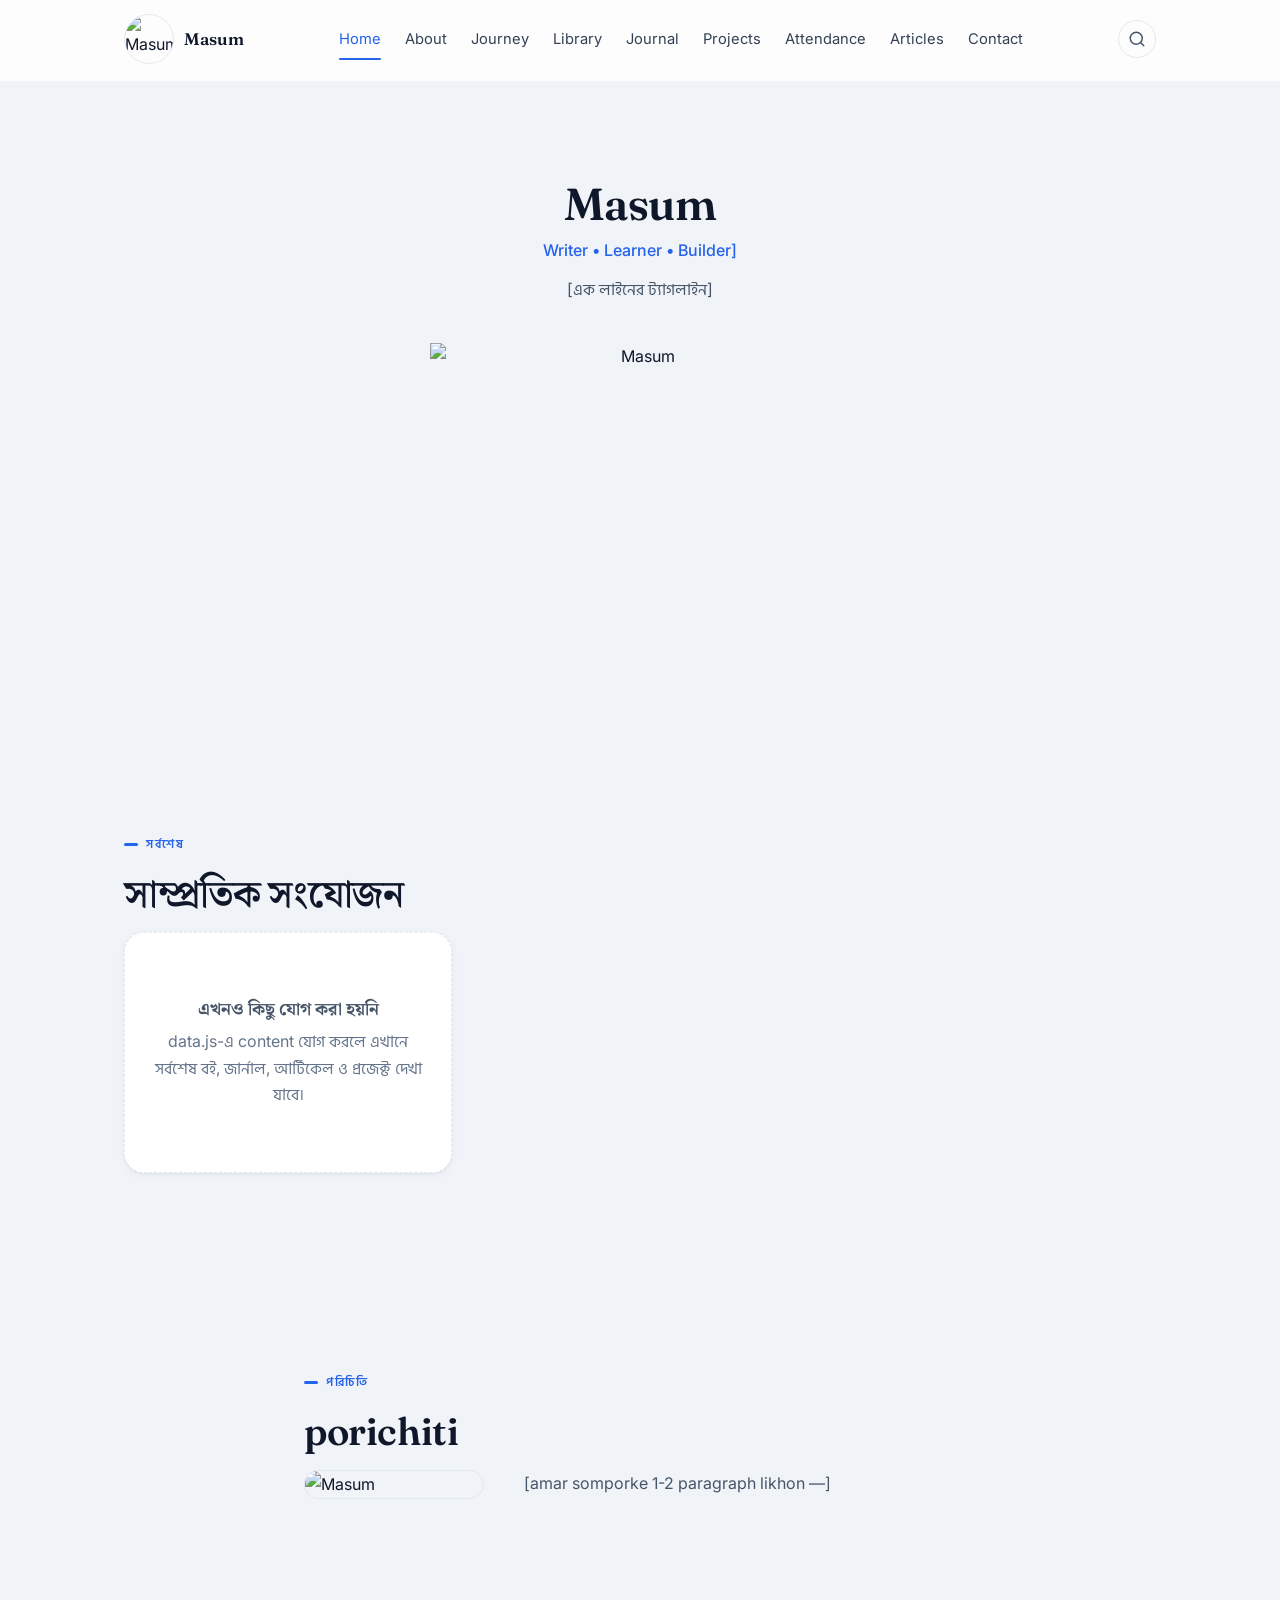
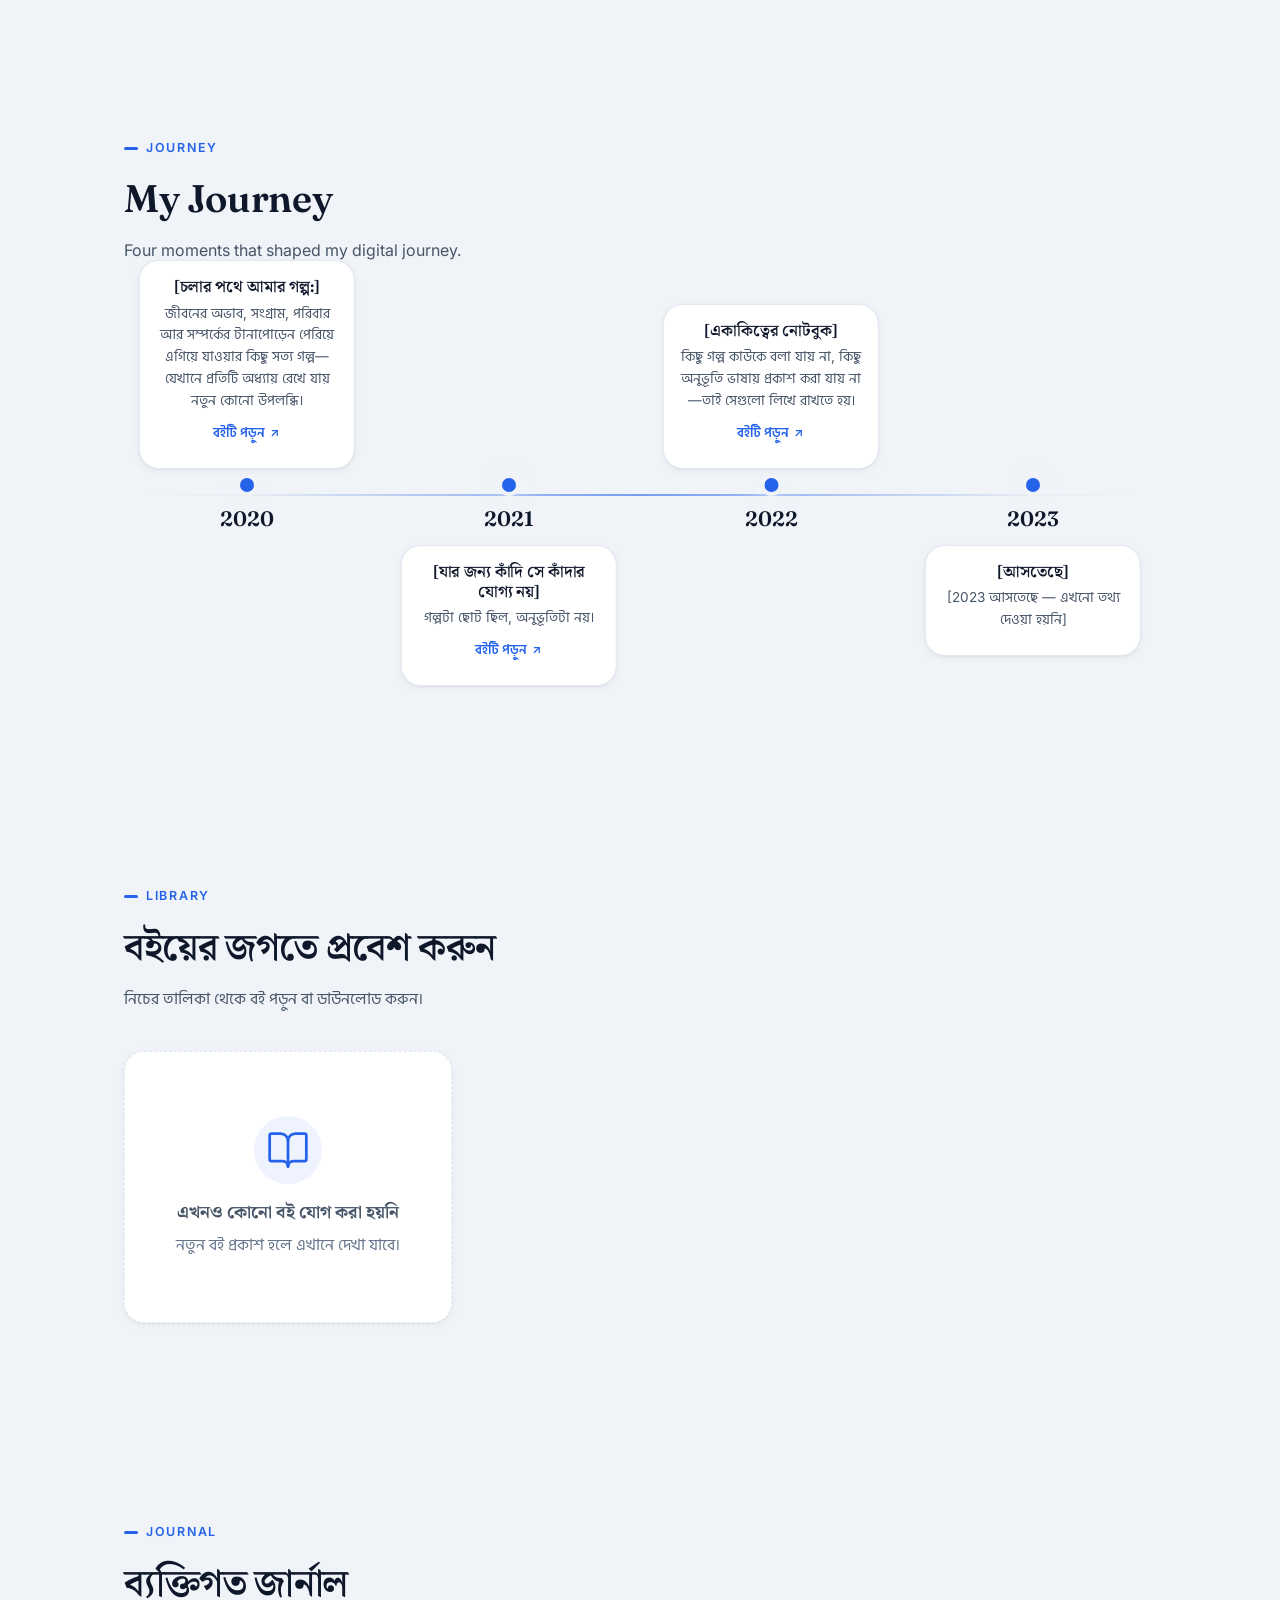
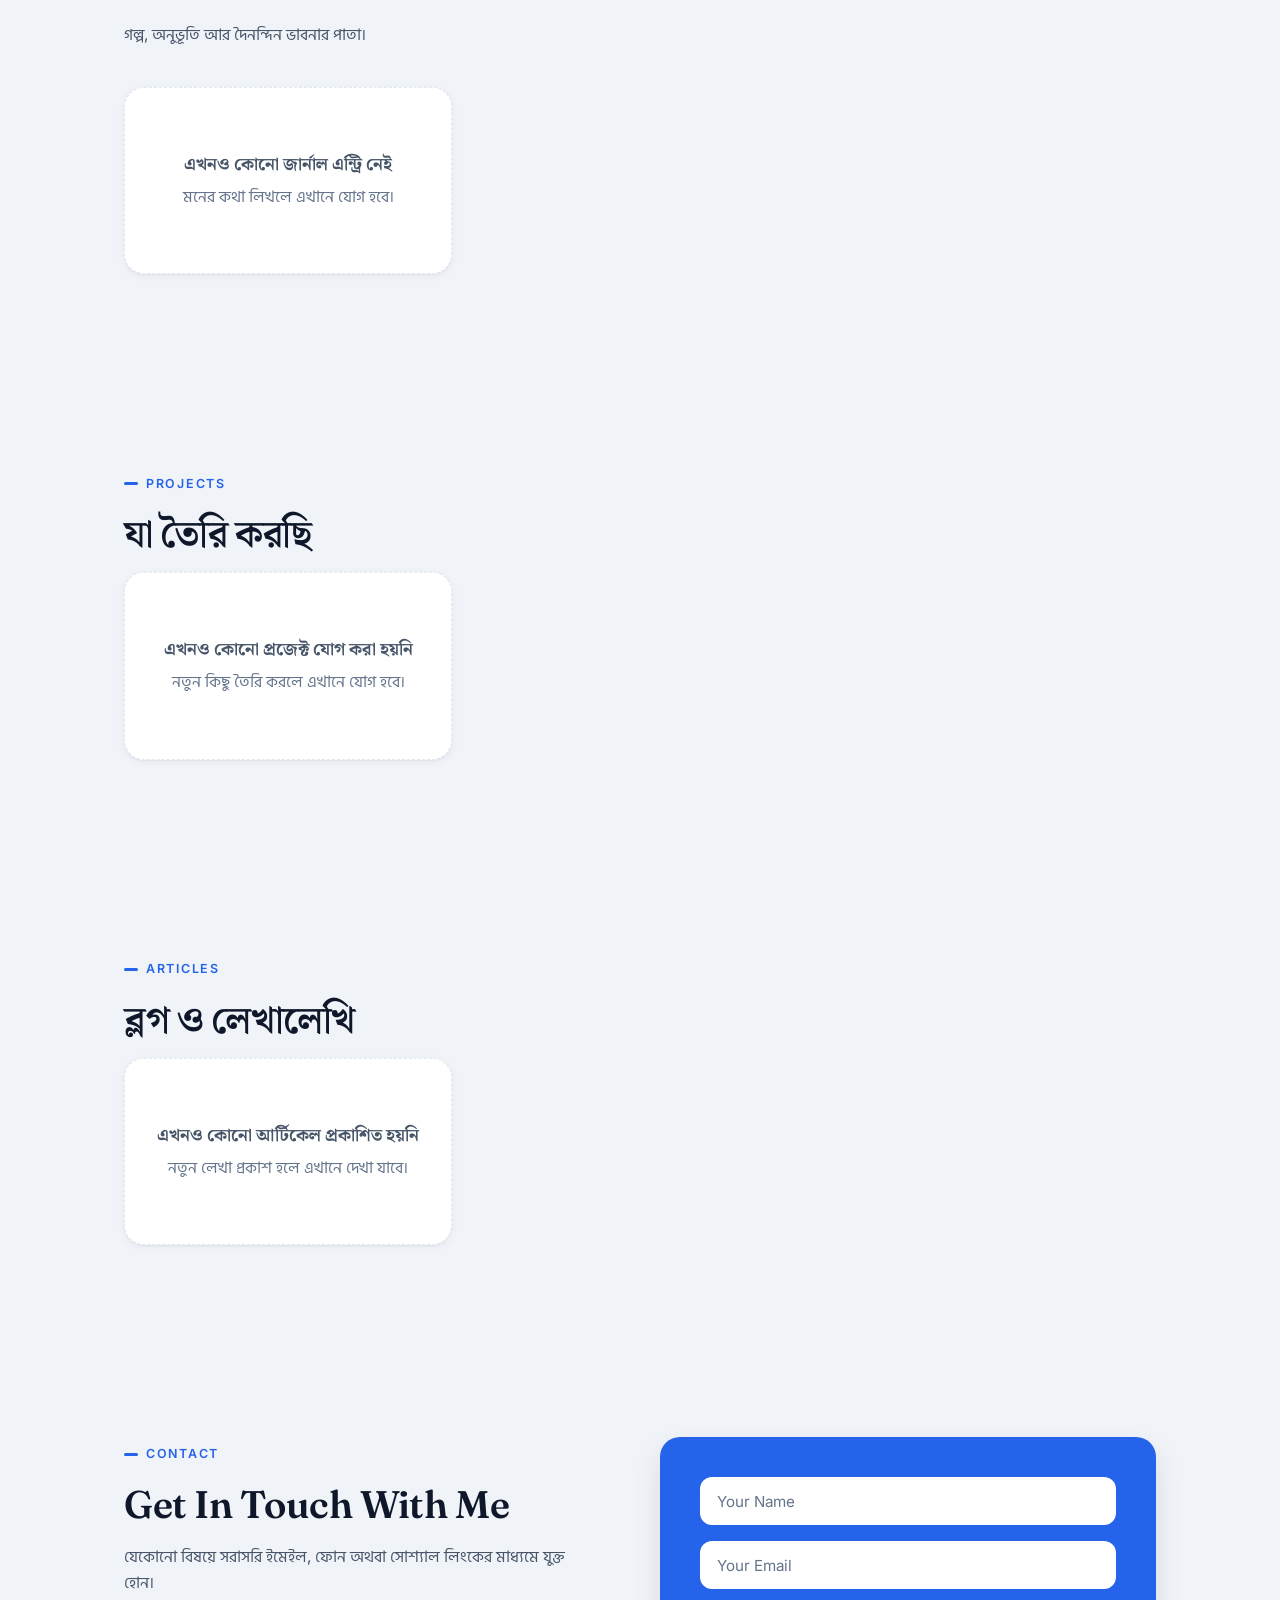
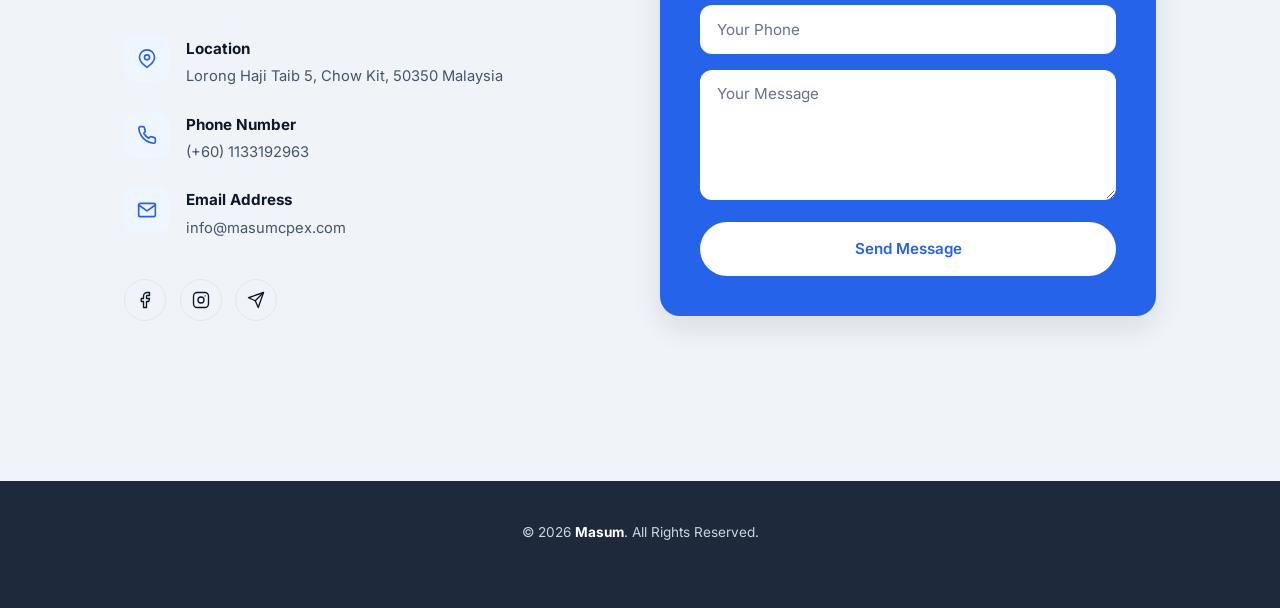
==== index.html @ 5ed5bde4 "Add Firebase initialization to index.html Added Firebase initialization script with configuration." ====
<!DOCTYPE html>
<html lang="bn">
<head>
<meta charset="UTF-8">
<meta name="viewport" content="width=device-width, initial-scale=1.0">
<title>Masum — Personal Digital Space</title>
<meta name="description" content="মাসুম বিল্লাহর একটি নতুন প্ল্যাটফর্ম। এখানে আমার বিভিন্ন কাজ, শর্ট নোটস এবং বিশেষ চিন্তাগুলো শেয়ার করা হয়।">
<meta name="theme-color" content="#F0F3F7">
<link rel="canonical" href="https://masumcpex.bro.bd/">
<link rel="icon" href="yellow.webp" type="image/webp">
<link rel="apple-touch-icon" href="yellow.webp">
<link rel="manifest" href="site.webmanifest">
  
<meta property="og:type" content="website">
<meta property="og:title" content="Masum Cpex — Personal Digital Space">
<meta property="og:description" content="মাসুম বিল্লাহর একটি নতুন প্ল্যাটফর্ম। এখানে আমার বিভিন্ন কাজ, শর্ট নোটস এবং বিশেষ চিন্তাগুলো শেয়ার করা হয়।">
<meta property="og:image" content="https://masumcpex.bro.bd/bd.png">
<meta property="og:image:type" content="image/png">
<meta property="og:image:width" content="500">
<meta property="og:image:height" content="500">
<meta property="og:url" content="https://masumcpex.bro.bd/">
<meta property="og:locale" content="bn_BD">

<meta name="twitter:card" content="summary_large_image">
<meta name="twitter:title" content="Masum Cpex — Personal Digital Space">
<meta name="twitter:description" content="মাসুম বিল্লাহর একটি নতুন প্ল্যাটফর্ম। এখানে আমার বিভিন্ন কাজ, শর্ট নোটস এবং বিশেষ চিন্তাগুলো শেয়ার করা হয়।">
<meta name="twitter:image" content="https://masumcpex.bro.bd/bd.png">
  
<meta name="twitter:image" content="https://masumcpex.bro.bd/bd.png">
<script type="application/ld+json">
{
  "@context": "https://schema.org",
  "@type": "Person",
  "name": "Masum Billah",
  "alternateName": "মাসুম",
  "url": "https://masumcpex.bro.bd/",
  "image": "https://masumcpex.bro.bd/bd.png",
  "description": "লেখক, শিক্ষার্থী ও নির্মাতা। বই, জার্নাল, আর্টিকেল ও প্রজেক্টের ব্যক্তিগত ডিজিটাল খাতা লেখেন।",
  "sameAs": [
    "https://www.facebook.com/masumcpex",
    "https://www.instagram.com/masumcpex",
    "https://t.me/masumcpex"
  ]
}
</script>
<link rel="preconnect" href="https://fonts.googleapis.com">
<link rel="preconnect" href="https://fonts.gstatic.com" crossorigin>
<link href="https://fonts.googleapis.com/css2?family=Fraunces:wght@500;600;700&family=Inter:wght@400;500;600;700&family=Hind+Siliguri:wght@400;500;600;700&family=Noto+Serif+Bengali:wght@500;600;700&display=swap" rel="stylesheet">
<link rel="stylesheet" href="style.css">
</head>
<body>

<header class="site-header" id="siteHeader">
  <div class="header-inner">
    <a href="#home" class="brand" data-nav="home">
      <span class="brand-mark"><img src="yellow.webp" alt="Masum" width="50" height="50"></span>
      <span class="brand-name" id="brandName">Masum</span>
    </a>

    <nav class="main-nav" id="mainNav" aria-label="প্রধান মেনু">
      <a href="#home" data-nav="home">Home</a>
      <a href="#about" data-nav="about">About</a>
      <a href="#journey" data-nav="journey">Journey</a>
      <a href="https://masumcpex.com/index.html#library" data-nav="library">Library</a>
      <a href="#journal" data-nav="journal">Journal</a>
      <a href="#projects" data-nav="projects">Projects</a>
      <a href="attendance.html" data-nav="attendance">Attendance</a>
      <a href="#articles" data-nav="articles">Articles</a>
      <a href="#contact" data-nav="contact">Contact</a>
    </nav>

    <div class="header-tools">
      <a href="#contact" class="header-cta" data-nav="contact">
        Let's Talk
        <svg width="12" height="12" viewBox="0 0 24 24" fill="none" stroke="currentColor" stroke-width="2.5" stroke-linecap="round" stroke-linejoin="round"><line x1="7" y1="17" x2="17" y2="7"></line><polyline points="7 7 17 7 17 17"></polyline></svg>
      </a>
      <button class="icon-btn" id="searchToggle" aria-label="সার্চ">
        <svg width="18" height="18" viewBox="0 0 24 24" fill="none" stroke="currentColor" stroke-width="2" stroke-linecap="round"><circle cx="11" cy="11" r="8"></circle><line x1="21" y1="21" x2="16.65" y2="16.65"></line></svg>
      </button>
      <button class="icon-btn menu-toggle" id="menuToggle" aria-label="মেনু" aria-expanded="false">
        <svg class="menu-icon-bars" width="18" height="18" viewBox="0 0 24 24" fill="none" stroke="currentColor" stroke-width="2" stroke-linecap="round"><line x1="3" y1="6" x2="21" y2="6"></line><line x1="3" y1="12" x2="21" y2="12"></line><line x1="3" y1="18" x2="21" y2="18"></line></svg>
        <svg class="menu-icon-close" width="18" height="18" viewBox="0 0 24 24" fill="none" stroke="currentColor" stroke-width="2" stroke-linecap="round"><line x1="18" y1="6" x2="6" y2="18"></line><line x1="6" y1="6" x2="18" y2="18"></line></svg>
      </button>
    </div>
  </div>

  <div class="search-panel" id="searchPanel" role="search">
    <div class="search-panel-inner">
      <label for="searchInput" class="sr-only">বই, জার্নাল, আর্টিকেল বা প্রজেক্ট খুঁজুন</label>
      <input type="text" id="searchInput" placeholder="খুঁজুন...">
      <button class="icon-btn" id="searchClose" aria-label="সার্চ বন্ধ করুন">
        <svg width="16" height="16" viewBox="0 0 24 24" fill="none" stroke="currentColor" stroke-width="2" stroke-linecap="round"><line x1="18" y1="6" x2="6" y2="18"></line><line x1="6" y1="6" x2="18" y2="18"></line></svg>
      </button>
    </div>
    <div class="search-results" id="searchResults" aria-live="polite"></div>
  </div>
</header>

<div class="mobile-menu" id="mobileMenu">
  <button class="icon-btn mobile-menu-close" id="mobileMenuClose" aria-label="মেনু বন্ধ করুন">
    <svg width="18" height="18" viewBox="0 0 24 24" fill="none" stroke="currentColor" stroke-width="2" stroke-linecap="round"><line x1="18" y1="6" x2="6" y2="18"></line><line x1="6" y1="6" x2="18" y2="18"></line></svg>
  </button>
  <nav class="mobile-menu-nav" aria-label="মোবাইল মেনু">
    <a href="#home" data-nav="home">
      <span>Home</span>
      <svg width="16" height="16" viewBox="0 0 24 24" fill="none" stroke="currentColor" stroke-width="2" stroke-linecap="round" stroke-linejoin="round"><line x1="7" y1="17" x2="17" y2="7"></line><polyline points="7 7 17 7 17 17"></polyline></svg>
    </a>
    <a href="#about" data-nav="about">
      <span>About</span>
      <svg width="16" height="16" viewBox="0 0 24 24" fill="none" stroke="currentColor" stroke-width="2" stroke-linecap="round" stroke-linejoin="round"><line x1="7" y1="17" x2="17" y2="7"></line><polyline points="7 7 17 7 17 17"></polyline></svg>
    </a>
    <a href="#journey" data-nav="journey">
      <span>Journey</span>
      <svg width="16" height="16" viewBox="0 0 24 24" fill="none" stroke="currentColor" stroke-width="2" stroke-linecap="round" stroke-linejoin="round"><line x1="7" y1="17" x2="17" y2="7"></line><polyline points="7 7 17 7 17 17"></polyline></svg>
    </a>
    <a href="https://masumcpex.com/index.html#library" data-nav="library">
      <span>Library</span>
      <svg width="16" height="16" viewBox="0 0 24 24" fill="none" stroke="currentColor" stroke-width="2" stroke-linecap="round" stroke-linejoin="round"><line x1="7" y1="17" x2="17" y2="7"></line><polyline points="7 7 17 7 17 17"></polyline></svg>
    </a>
    <a href="attendance.html" data-nav="attendance">
      <span>Attendance</span>
      <svg width="16" height="16" viewBox="0 0 24 24" fill="none" stroke="currentColor" stroke-width="2" stroke-linecap="round" stroke-linejoin="round"><line x1="7" y1="17" x2="17" y2="7"></line><polyline points="7 7 17 7 17 17"></polyline></svg>
    </a>
    <a href="#articles" data-nav="articles">
      <span>Articles</span>
      <svg width="16" height="16" viewBox="0 0 24 24" fill="none" stroke="currentColor" stroke-width="2" stroke-linecap="round" stroke-linejoin="round"><line x1="7" y1="17" x2="17" y2="7"></line><polyline points="7 7 17 7 17 17"></polyline></svg>
    </a>
    <a href="#contact" data-nav="contact">
      <span>Contact</span>
      <svg width="16" height="16" viewBox="0 0 24 24" fill="none" stroke="currentColor" stroke-width="2" stroke-linecap="round" stroke-linejoin="round"><line x1="7" y1="17" x2="17" y2="7"></line><polyline points="7 7 17 7 17 17"></polyline></svg>
    </a>
  </nav>

  <div class="mobile-menu-social">
    <a href="https://www.facebook.com/masumcpex" target="_blank" rel="noopener" aria-label="Facebook">
      <svg width="18" height="18" viewBox="0 0 24 24" fill="none" stroke="currentColor" stroke-width="1.8" stroke-linecap="round" stroke-linejoin="round"><path d="M18 2h-3a5 5 0 0 0-5 5v3H7v4h3v8h4v-8h3l1-4h-4V7a1 1 0 0 1 1-1h3z"></path></svg>
    </a>
    <a href="https://www.instagram.com/masumcpex" target="_blank" rel="noopener" aria-label="Instagram">
      <svg width="18" height="18" viewBox="0 0 24 24" fill="none" stroke="currentColor" stroke-width="1.8" stroke-linecap="round" stroke-linejoin="round"><rect x="2" y="2" width="20" height="20" rx="5"></rect><circle cx="12" cy="12" r="4"></circle><line x1="17.5" y1="6.5" x2="17.5" y2="6.5"></line></svg>
    </a>
    <a href="https://t.me/masumcpex" target="_blank" rel="noopener" aria-label="Telegram">
      <svg width="18" height="18" viewBox="0 0 24 24" fill="none" stroke="currentColor" stroke-width="1.8" stroke-linecap="round" stroke-linejoin="round"><path d="M22 2 11 13"></path><path d="M22 2 15 22l-4-9-9-4z"></path></svg>
    </a>
  </div>
</div>

<main>

  <section class="page" id="home">
    <div class="hero">
      <h1 class="hero-name" id="heroName"></h1>
      <p class="hero-role" id="heroRole"></p>
      <p class="hero-tagline" id="heroTagline"></p>
      <div class="hero-visual">
        <img class="hero-visual-img" src="bd.png" alt="Masum" width="500" height="500" loading="eager" fetchpriority="high">
      </div>
    </div>

    <div class="section-block">
      <div class="eyebrow">সর্বশেষ</div>
      <h2 class="section-title">সাম্প্রতিক সংযোজন</h2>
      <div class="highlight-grid card-grid" id="homeHighlights"></div>
    </div>
  </section>

  <section class="page" id="about">
    <div class="page-inner narrow">
      <div class="eyebrow">পরিচিতি</div>
      <h2 class="section-title" id="aboutTitle"></h2>
      <div class="about-grid">
        <img class="about-photo" id="aboutPhoto" src="" alt="" loading="lazy">
        <div class="about-text" id="aboutText"></div>
      </div>
      <div class="stat-row" id="aboutStats"></div>
    </div>
  </section>

  <section class="page" id="journey">
    <div class="page-inner">
      <div class="eyebrow">Journey</div>
      <h2 class="section-title">My Journey</h2>
      <p class="section-sub">Four moments that shaped my digital journey.</p>
      <div class="timeline" id="journeyTimeline"></div>
    </div>
  </section>

  <section class="page" id="library">
    <div class="page-inner">
      <div class="eyebrow">Library</div>
      <h2 class="section-title">বইয়ের জগতে প্রবেশ করুন</h2>
      <p class="section-sub">নিচের তালিকা থেকে বই পড়ুন বা ডাউনলোড করুন।</p>
      <div class="card-grid" id="bookGrid"></div>
    </div>
  </section>

  <section class="page" id="journal">
    <div class="page-inner">
      <div class="eyebrow">Journal</div>
      <h2 class="section-title">ব্যক্তিগত জার্নাল</h2>
      <p class="section-sub">গল্প, অনুভূতি আর দৈনন্দিন ভাবনার পাতা।</p>
      <div class="filter-row" id="journalFilters"></div>
      <div class="list-grid" id="journalList"></div>
    </div>
  </section>

  <section class="page" id="projects">
    <div class="page-inner">
      <div class="eyebrow">Projects</div>
      <h2 class="section-title">যা তৈরি করছি</h2>
      <div class="card-grid projects-grid" id="projectGrid"></div>
    </div>
  </section>

  <section class="page" id="articles">
    <div class="page-inner">
      <div class="eyebrow">Articles</div>
      <h2 class="section-title">ব্লগ ও লেখালেখি</h2>
      <div class="filter-row" id="articleFilters"></div>
      <div class="list-grid" id="articleList"></div>
    </div>
  </section>

  <section class="page" id="contact">
    <div class="page-inner">
      <div class="contact-grid">
        <div class="contact-info">
          <div class="eyebrow">Contact</div>
          <h2 class="section-title">Get In Touch With Me</h2>
          <p class="section-sub">যেকোনো বিষয়ে সরাসরি ইমেইল, ফোন অথবা সোশ্যাল লিংকের মাধ্যমে যুক্ত হোন।</p>

          <div class="contact-info-list">
            <div class="contact-info-item">
              <span class="contact-info-icon">
                <svg width="20" height="20" viewBox="0 0 24 24" fill="none" stroke="currentColor" stroke-width="2" stroke-linecap="round" stroke-linejoin="round"><path d="M21 10c0 6-9 12-9 12s-9-6-9-12a9 9 0 0 1 18 0z"></path><circle cx="12" cy="10" r="3"></circle></svg>
              </span>
              <div class="contact-info-text">
                <strong>Location</strong>
                <span id="contactLocation"></span>
              </div>
            </div>
            <div class="contact-info-item">
              <span class="contact-info-icon">
                <svg width="20" height="20" viewBox="0 0 24 24" fill="none" stroke="currentColor" stroke-width="2" stroke-linecap="round" stroke-linejoin="round"><path d="M22 16.92v3a2 2 0 0 1-2.18 2 19.79 19.79 0 0 1-8.63-3.07 19.5 19.5 0 0 1-6-6 19.79 19.79 0 0 1-3.07-8.67A2 2 0 0 1 4.11 2h3a2 2 0 0 1 2 1.72c.127.96.361 1.903.7 2.81a2 2 0 0 1-.45 2.11L8.09 9.91a16 16 0 0 0 6 6l1.27-1.27a2 2 0 0 1 2.11-.45c.907.339 1.85.573 2.81.7A2 2 0 0 1 22 16.92z"></path></svg>
              </span>
              <div class="contact-info-text">
                <strong>Phone Number</strong>
                <span id="contactPhone"></span>
              </div>
            </div>
            <div class="contact-info-item">
              <span class="contact-info-icon">
                <svg width="20" height="20" viewBox="0 0 24 24" fill="none" stroke="currentColor" stroke-width="2" stroke-linecap="round" stroke-linejoin="round"><rect x="2" y="4" width="20" height="16" rx="2"></rect><path d="M22 6 12 13 2 6"></path></svg>
              </span>
              <div class="contact-info-text">
                <strong>Email Address</strong>
                <span id="contactEmails"></span>
              </div>
            </div>
          </div>

          <div class="social-row" id="socialRow"></div>
        </div>

        <form class="contact-form-card" action="mailto:info@masumcpex.com" method="post" enctype="text/plain">
          <input type="text" name="name" placeholder="Your Name" autocomplete="name" required>
          <input type="email" name="email" placeholder="Your Email" autocomplete="email" required>
          <input type="tel" name="phone" placeholder="Your Phone" autocomplete="tel">
          <textarea name="message" placeholder="Your Message" rows="5" required></textarea>
          <button type="submit" class="contact-form-submit">Send Message</button>
        </form>
      </div>
    </div>
  </section>

</main>

<div class="modal-overlay" id="readModal" role="dialog" aria-modal="true" aria-labelledby="modalTitle">
  <div class="modal-box">
    <button class="icon-btn modal-close" id="modalClose" aria-label="বন্ধ করুন">
      <svg width="16" height="16" viewBox="0 0 24 24" fill="none" stroke="currentColor" stroke-width="2" stroke-linecap="round"><line x1="18" y1="6" x2="6" y2="18"></line><line x1="6" y1="6" x2="18" y2="18"></line></svg>
    </button>
    <div class="modal-eyebrow" id="modalCategory"></div>
    <h3 class="modal-title" id="modalTitle"></h3>
    <div class="modal-date" id="modalDate"></div>
    <div class="modal-content" id="modalContent"></div>
  </div>
</div>

<footer class="site-footer">
  <p>© 2026 <strong id="footerName">Masum</strong>. All Rights Reserved.</p>
</footer>
<script type="module">
  // Import the functions you need from the SDKs you need
  import { initializeApp } from "https://www.gstatic.com/firebasejs/12.19.0/firebase-app.js";
  import { getAnalytics } from "https://www.gstatic.com/firebasejs/12.19.0/firebase-analytics.js";
  // TODO: Add SDKs for Firebase products that you want to use
  // https://firebase.google.com/docs/web/setup#available-libraries

  // Your web app's Firebase configuration
  // For Firebase JS SDK v7.20.0 and later, measurementId is optional
  const firebaseConfig = {
    apiKey: "AIzaSyAq3iFzmZdcUFr0IswztrmIh5cuJCGIBQQ",
    authDomain: "masumcpex-attendance.firebaseapp.com",
    projectId: "masumcpex-attendance",
    storageBucket: "masumcpex-attendance.firebasestorage.app",
    messagingSenderId: "412146945197",
    appId: "1:412146945197:web:3b043e83d796c2f9e14a24",
    measurementId: "G-55W3CHQJDD"
  };

  // Initialize Firebase
  const app = initializeApp(firebaseConfig);
  const analytics = getAnalytics(app);
</script>
<script src="data.js"></script>
<script src="app.js"></script>
<script src="ui.js"></script>
<script>
document.getElementById("brandName").textContent = SITE_DATA.hero.name;
document.getElementById("footerName").textContent = SITE_DATA.hero.name;
</script>
</body>
</html>
---- style.css ----
:root{
  
  --color-bg:          #F0F3F7;
  --color-bg-soft:     #E7ECF2;
  --color-surface:     #FFFFFF;
  --color-surface-hi:  #FFFFFF;
  --color-dark:        #1E293B;

  --color-text:        #0F172A;
  --color-text-dim:    #475569;
  --color-muted:       #64748B;

  --color-border:      #E2E8F0;

  --color-accent:      #2563EB;
  --color-accent-hover:#1D4ED8;
  --color-accent-soft: #EFF6FF;
  --color-accent-border:#BFDBFE;
  --color-accent-2:    #2563EB;

  --color-success:     #16A34A;
  --color-warning:     #D97706;
  --color-error:       #DC2626;

  --container-width: 1080px;
  --container-narrow: 720px;
  --space-1: 0.5rem;
  --space-2: 1rem;
  --space-3: 1.5rem;
  --space-4: 2.5rem;
  --space-5: 4rem;
  --space-6: 6rem;

  --radius-sm: 6px;
  --radius-md: 12px;
  --radius-lg: 20px;
  --radius-full: 999px;

  --shadow-card: 0 1px 2px rgba(15,23,42,0.04), 0 2px 8px rgba(15,23,42,0.05);
  --shadow-soft: 0 12px 28px rgba(15,23,42,0.1);
  --shadow-glow: 0 0 40px rgba(37,99,235,0.08);

  --transition-fast: 150ms ease;
  --transition-normal: 280ms cubic-bezier(.22,.61,.36,1);

  --font-display: "Fraunces", "Noto Serif Bengali", Georgia, serif;
  --font-body: "Inter", "Hind Siliguri", -apple-system, sans-serif;
}

*, *::before, *::after{ box-sizing:border-box; margin:0; padding:0; }

html{ scroll-behavior:smooth; overflow-x:hidden; }

body{
  background:var(--color-bg);
  color:var(--color-text);
  font-family:var(--font-body);
  font-size:16px;
  line-height:1.65;
  -webkit-font-smoothing:antialiased;
  overflow-x:hidden;
  width:100%;
}

img, svg, table, video, canvas, iframe{ max-width:100%; }
img{ display:block; }
a{ color:inherit; text-decoration:none; }
button{ font:inherit; cursor:pointer; }
ul{ list-style:none; }

h1,h2,h3,h4{
  font-family:var(--font-display);
  font-weight:600;
  line-height:1.2;
  letter-spacing:-0.01em;
  color:var(--color-text);
}

a:focus-visible, button:focus-visible, input:focus-visible{
  outline:2px solid var(--color-accent);
  outline-offset:3px;
  border-radius:var(--radius-sm);
}

.sr-only{
  position:absolute; width:1px; height:1px;
  padding:0; margin:-1px; overflow:hidden;
  clip:rect(0,0,0,0); white-space:nowrap; border:0;
}

.page-inner{
  max-width:var(--container-width);
  margin:0 auto;
  padding:var(--space-6) var(--space-3);
}
.page-inner.narrow{ max-width:var(--container-narrow); }
.page-inner.center{ text-align:center; }

.section-block{
  max-width:var(--container-width);
  margin:0 auto;
  padding:0 var(--space-3) var(--space-6);
}

.eyebrow{
  display:inline-flex;
  align-items:center;
  gap:0.5rem;
  font-family:var(--font-body);
  font-size:0.78rem;
  font-weight:600;
  letter-spacing:0.14em;
  text-transform:uppercase;
  color:var(--color-accent);
  margin-bottom:var(--space-2);
}
.eyebrow::before{
  content:"";
  display:inline-block;
  width:14px;
  height:3px;
  background:var(--color-accent);
  border-radius:var(--radius-full);
}

.section-title{
  font-size:clamp(1.6rem, 3vw, 2.4rem);
  margin-bottom:var(--space-2);
}
.section-sub{
  color:var(--color-text-dim);
  max-width:640px;
  margin-bottom:var(--space-4);
}

.site-header{
  position:sticky;
  top:0;
  z-index:100;
  background:rgba(255,255,255,0.82);
  backdrop-filter:blur(14px);
  -webkit-backdrop-filter:blur(14px);
  border-bottom:1px solid transparent;
  transition:border-color var(--transition-normal), box-shadow var(--transition-normal);
}
.site-header.is-scrolled{
  border-bottom-color:var(--color-border);
  box-shadow:0 10px 24px rgba(15,23,42,0.06);
}

.header-inner{
  max-width:var(--container-width);
  margin:0 auto;
  padding:0.9rem var(--space-3);
  display:flex;
  align-items:center;
  justify-content:space-between;
  gap:var(--space-3);
}

.brand{
  display:flex;
  align-items:center;
  gap:0.6rem;
}
.brand-mark{
  width:50px;
  height:50px;
  border-radius:50%;
  overflow:hidden;
  border:1px solid var(--color-border);
  flex-shrink:0;
}
.brand-mark img{
  width:100%;
  height:100%;
  object-fit:cover;
  display:block;
}
@media (max-width:640px){
  .brand-mark{ width:48px; height:48px; }
}
.brand-name{
  font-family:var(--font-display);
  font-weight:600;
  font-size:1.05rem;
}

.main-nav{
  display:flex;
  align-items:center;
  gap:var(--space-3);
}
.main-nav a{
  font-size:0.92rem;
  color:#334155;
  transition:color var(--transition-fast);
  position:relative;
  padding:0.25rem 0;
}
.main-nav a:hover,
.main-nav a.is-active{ color:var(--color-accent); }
.main-nav a.is-active::after{
  content:"";
  position:absolute;
  left:0; right:0; bottom:-4px;
  height:2px;
  background:var(--color-accent);
  border-radius:var(--radius-full);
}

.header-tools{ display:flex; align-items:center; gap:0.4rem; }

.header-cta{
  display:none;
  align-items:center;
  gap:0.28rem;
  background:var(--color-accent);
  color:#fff;
  font-size:0.78rem;
  font-weight:600;
  padding:0.45rem 0.75rem;
  border-radius:var(--radius-full);
  white-space:nowrap;
  transition:background var(--transition-fast);
}
.header-cta svg{ flex-shrink:0; }
.header-cta:hover{ background:var(--color-accent-hover); color:#fff; }

@media (max-width:860px){
  .header-cta{ display:inline-flex; }
}
.icon-btn{
  background:transparent;
  border:1px solid var(--color-border);
  color:var(--color-text-dim);
  width:38px; height:38px;
  border-radius:var(--radius-full);
  display:flex; align-items:center; justify-content:center;
  transition:all var(--transition-fast);
}
.icon-btn:hover{ color:var(--color-text); border-color:var(--color-accent); }

.menu-toggle{ display:none; position:relative; }
.menu-icon-close{ display:none; }
.menu-toggle.is-active .menu-icon-bars{ display:none; }
.menu-toggle.is-active .menu-icon-close{ display:block; }
.menu-icon-bars, .menu-icon-close{ transition:transform var(--transition-fast); }
.menu-toggle.is-active:hover .menu-icon-close,
.menu-toggle.is-active:active .menu-icon-close,
.menu-toggle.is-active:focus-visible .menu-icon-close{ transform:rotate(90deg) scale(1.12); }

@media (max-width: 860px){
  .main-nav{ display:none; }
  .menu-toggle{ display:flex; }
}

.mobile-menu{
  display:none;
  position:fixed;
  inset:0;
  z-index:200;
  background:#0B0B0D;
  color:#fff;
  flex-direction:column;
  justify-content:space-between;
  padding:calc(64px + var(--space-3)) var(--space-3) var(--space-4);
  opacity:0;
  visibility:hidden;
  transform:translateY(-10px) scale(0.98);
  transition:opacity var(--transition-normal), transform var(--transition-normal), visibility 0s linear var(--transition-normal);
}
.mobile-menu.is-open{
  opacity:1;
  visibility:visible;
  transform:translateY(0) scale(1);
  transition:opacity var(--transition-normal), transform var(--transition-normal);
}
.mobile-menu.is-closing{
  opacity:0;
  visibility:visible;
  transform:translateY(-6px) scale(0.97);
  transition:opacity 220ms ease, transform 220ms ease;
}
.mobile-menu-close{
  position:absolute;
  top:calc(var(--space-3) + env(safe-area-inset-top, 0px));
  right:var(--space-3);
  background:transparent;
  border:1px solid rgba(255,255,255,0.18);
  color:#fff;
  z-index:1;
}
.mobile-menu-close:hover,
.mobile-menu-close:focus-visible{
  color:var(--color-accent);
  border-color:var(--color-accent);
  transform:rotate(90deg) scale(1.12);
}
.mobile-menu-close:active{ transform:rotate(90deg) scale(1.12); }

.mobile-menu-nav{
  display:flex;
  flex-direction:column;
}
.mobile-menu-nav a{
  display:flex;
  align-items:center;
  justify-content:space-between;
  gap:var(--space-2);
  padding:1.1rem 0.1rem;
  border-bottom:1px solid rgba(255,255,255,0.12);
  font-family:var(--font-display);
  font-size:1.5rem;
  font-weight:600;
  color:#fff;
  transition:color var(--transition-fast);
}
.mobile-menu-nav a:hover,
.mobile-menu-nav a:active{ color:#fff; opacity:0.75; }
.mobile-menu-nav a svg{ flex-shrink:0; opacity:0.8; }
.mobile-menu-social{
  display:flex;
  align-items:center;
  justify-content:center;
  gap:var(--space-3);
  padding-top:var(--space-4);
}
.mobile-menu-social a{
  width:42px;
  height:42px;
  display:flex;
  align-items:center;
  justify-content:center;
  border:1px solid rgba(255,255,255,0.25);
  border-radius:var(--radius-full);
  color:#fff;
  transition:border-color var(--transition-fast), opacity var(--transition-fast);
}
.mobile-menu-social a:hover{ border-color:#fff; opacity:0.85; }

@media (max-width:860px){
  .mobile-menu{ display:flex; }
}

.search-panel{
  max-height:0;
  overflow:hidden;
  transition:max-height var(--transition-normal);
  border-bottom:1px solid transparent;
}
.search-panel.is-open{
  max-height:220px;
  border-bottom-color:var(--color-border);
}
.search-panel-inner{
  max-width:var(--container-width);
  margin:0 auto;
  padding:var(--space-2) var(--space-3);
  display:flex;
  gap:var(--space-2);
}
.search-panel-inner input{
  flex:1;
  background:var(--color-surface);
  border:1px solid var(--color-border);
  color:var(--color-text);
  padding:0.7rem 1rem;
  border-radius:var(--radius-md);
}
.search-results{ padding:0 var(--space-3) var(--space-2); max-width:var(--container-width); margin:0 auto; color:var(--color-muted); font-size:0.9rem; }

.hero{
  position:relative;
  text-align:center;
  padding:var(--space-6) var(--space-3) var(--space-5);
  max-width:var(--container-narrow);
  margin:0 auto;
}
.hero-photo-wrap{
  position:relative;
  width:132px;
  height:132px;
  margin:0 auto var(--space-3);
}
.hero-photo-wrap::before{
  content:"";
  position:absolute;
  inset:-40px;
  background:radial-gradient(circle, var(--color-accent-soft) 0%, transparent 70%);
  filter:blur(4px);
  z-index:0;
}
.hero-photo{
  position:relative;
  z-index:1;
  width:100%; height:100%;
  border-radius:var(--radius-full);
  object-fit:cover;
  border:2px solid var(--color-accent);
  box-shadow:var(--shadow-glow);
}
.hero-name{
  font-size:clamp(1.9rem, 4vw, 2.8rem);
  margin-bottom:0.4rem;
}
.hero-role{
  color:var(--color-accent);
  font-size:1rem;
  font-weight:500;
  margin-bottom:0.8rem;
}
.hero-tagline{
  color:var(--color-text-dim);
  max-width:480px;
  margin:0 auto var(--space-4);
}
.hero-visual{
  display:flex;
  justify-content:center;
  margin:0 auto;
}
.hero-visual-img{
  width:100%;
  max-width:360px;
  height:auto;
  object-fit:contain;
  display:block;
}
@media (min-width:640px){
  .hero-visual-img{ max-width:420px; }
}

.btn{
  display:inline-flex;
  align-items:center;
  gap:0.5rem;
  padding:0.75rem 1.6rem;
  border-radius:var(--radius-full);
  font-size:0.92rem;
  font-weight:600;
  transition:all var(--transition-fast);
  border:1px solid transparent;
}
.btn-primary{
  background:var(--color-accent);
  color:#FFFFFF;
}
.btn-primary:hover{ background:var(--color-accent-hover); transform:translateY(-1px); }
.btn-outline{
  background:#FFFFFF;
  border-color:var(--color-accent);
  color:var(--color-accent);
}
.btn-outline:hover{ background:var(--color-accent-soft); border-color:var(--color-accent-hover); color:var(--color-accent-hover); }

.card-grid, .list-grid{
  display:grid;
  grid-template-columns:repeat(auto-fill, minmax(260px, 1fr));
  gap:var(--space-3);
}

.card{
  background:var(--color-surface);
  border:1.5px solid rgba(15,23,42,0.14);
  border-radius:var(--radius-lg);
  padding:var(--space-4);
  box-shadow:0 1px 3px rgba(15,23,42,0.06), 0 8px 20px rgba(15,23,42,0.09);
  transition:transform var(--transition-normal), border-color var(--transition-normal), box-shadow var(--transition-normal);
}
.card:hover{
  transform:translateY(-3px);
  border-color:var(--color-accent-border);
  box-shadow:0 2px 6px rgba(15,23,42,0.08), 0 14px 28px rgba(15,23,42,0.12);
}
.card-eyebrow{ font-size:0.72rem; color:var(--color-accent); letter-spacing:0.08em; text-transform:uppercase; margin-bottom:0.5rem; }
.card-title{ font-family:var(--font-display); font-size:1.2rem; line-height:1.4; margin-bottom:0.6rem; }
.card-desc{ color:var(--color-text-dim); font-size:0.94rem; line-height:1.6; }
.card-date{ color:var(--color-muted); font-size:0.8rem; margin-top:0.6rem; }

.list-grid .card{ cursor:pointer; }

.card-cta{
  display:flex;
  align-items:center;
  flex-wrap:wrap;
  gap:0.7rem;
  margin-top:1.2rem;
  padding-top:1rem;
  border-top:1px solid var(--color-border);
  max-width:100%;
}
.btn-view{
  display:inline-flex;
  align-items:center;
  gap:0.3rem;
  flex-shrink:0;
  background:#FFFFFF;
  border:1px solid var(--color-accent);
  color:var(--color-accent);
  font-size:0.85rem;
  font-weight:600;
  line-height:1.3;
  padding:0.45rem 0.95rem;
  border-radius:var(--radius-full);
  transition:all var(--transition-fast);
  white-space:nowrap;
}
.card:hover .btn-view,
.btn-view:hover{
  background:var(--color-accent);
  color:#FFFFFF;
}
.btn-view:active{ transform:scale(0.96); }
.cta-hint{
  color:var(--color-muted);
  font-size:0.82rem;
  line-height:1.5;
  min-width:0;
  word-break:break-word;
}

@media (hover:none){
  .card:active{ transform:scale(0.98); box-shadow:var(--shadow-card); }
}

.filter-row{ display:flex; flex-wrap:wrap; gap:0.5rem; margin-bottom:var(--space-3); }
.chip{
  padding:0.4rem 1rem;
  border-radius:var(--radius-full);
  border:1px solid var(--color-border);
  color:var(--color-text-dim);
  font-size:0.85rem;
  transition:all var(--transition-fast);
}
.chip.is-active, .chip:hover{ border-color:var(--color-accent); color:var(--color-accent); }

.empty-state{
  background:var(--color-surface);
  border:1px dashed var(--color-border);
  border-radius:var(--radius-lg);
  padding:var(--space-5) var(--space-3);
  text-align:center;
  color:var(--color-muted);
  box-shadow:var(--shadow-card);
  max-width:100%;
  word-break:break-word;
}
.empty-state strong{ display:block; color:var(--color-text-dim); font-family:var(--font-display); font-size:1.1rem; margin-bottom:0.4rem; line-height:1.4; }

.empty-state-linked{
  display:block;
  cursor:pointer;
  transition:border-color var(--transition-fast), transform var(--transition-fast), box-shadow var(--transition-fast);
}
.empty-state-linked:hover{
  border-color:var(--color-accent);
  transform:translateY(-2px);
  box-shadow:var(--shadow-card-hover, var(--shadow-card));
}
.empty-state-icon{
  display:flex;
  align-items:center;
  justify-content:center;
  width:68px;
  height:68px;
  margin:0 auto var(--space-2);
  border-radius:50%;
  background:color-mix(in srgb, var(--color-accent) 8%, transparent);
  color:var(--color-accent);
  transition:transform var(--transition-fast), background var(--transition-fast);
}
.empty-state-linked:hover .empty-state-icon{
  background:color-mix(in srgb, var(--color-accent) 14%, transparent);
  transform:scale(1.05);
}

@media (max-width:640px){
  .empty-state{ padding:var(--space-4) var(--space-2); }
}

.about-grid{
  display:grid;
  grid-template-columns:180px 1fr;
  gap:var(--space-4);
  align-items:start;
  margin-bottom:var(--space-4);
}
.about-photo{
  width:100%;
  border-radius:var(--radius-lg);
  border:1px solid var(--color-border);
}
.about-text{ color:var(--color-text-dim); }
.about-text p + p{ margin-top:0.8rem; }

.stat-row{
  display:grid;
  grid-template-columns:repeat(auto-fit, minmax(140px,1fr));
  gap:var(--space-2);
  border-top:1px solid var(--color-border);
  padding-top:var(--space-3);
}
.stat-row .stat{ text-align:center; }
.stat-num{ font-family:var(--font-display); font-size:1.6rem; color:var(--color-accent); }
.stat-label{ font-size:0.8rem; color:var(--color-muted); }

@media (max-width:640px){
  .about-grid{ grid-template-columns:1fr; text-align:center; }
  .about-photo{ width:140px; margin:0 auto; }
}

.timeline{
  position:relative;
  display:grid;
  grid-template-columns:repeat(4, 1fr);
  align-items:stretch;
  gap:0 var(--space-2);
  padding:var(--space-5) 0 var(--space-4);
}
.timeline::before{
  content:"";
  position:absolute;
  left:2%;
  right:2%;
  top:50%;
  height:2px;
  transform:translateY(-50%);
  background:linear-gradient(90deg, transparent, var(--color-border) 10%, var(--color-accent) 50%, var(--color-border) 90%, transparent);
  opacity:0.6;
  z-index:0;
}
.timeline-item{
  position:relative;
  min-height:280px;
}
.timeline-node{
  position:absolute;
  top:50%;
  left:50%;
  transform:translate(-50%,-50%);
  display:flex;
  flex-direction:column;
  align-items:center;
  gap:0.6rem;
  z-index:2;
}
.timeline-dot{
  width:14px;
  height:14px;
  border-radius:var(--radius-full);
  background:var(--color-accent);
  box-shadow:0 0 0 4px var(--color-bg), 0 0 24px 4px var(--color-accent-soft);
  transition:transform var(--transition-normal), box-shadow var(--transition-normal);
}
.timeline-year{
  font-family:var(--font-display);
  font-size:1.3rem;
  font-weight:600;
  color:var(--color-text);
  transition:color var(--transition-normal), transform var(--transition-normal);
}
.timeline-card{
  position:absolute;
  left:50%;
  transform:translateX(-50%);
  width:min(240px, 88%);
  background:var(--color-surface);
  border:1px solid var(--color-border);
  border-radius:var(--radius-lg);
  padding:var(--space-2) var(--space-2) var(--space-3);
  text-align:center;
  box-shadow:var(--shadow-card);
  transition:transform var(--transition-normal), border-color var(--transition-normal), box-shadow var(--transition-normal);
}
.timeline-item.is-up .timeline-card{ bottom:calc(50% + 38px); }
.timeline-item.is-down .timeline-card{ top:calc(50% + 38px); }
.timeline-title{ font-family:var(--font-display); font-size:1.02rem; margin-bottom:0.35rem; color:var(--color-text); }
.timeline-desc{ color:var(--color-text-dim); font-size:0.85rem; line-height:1.6; }
.timeline-link{
  display:inline-flex;
  align-items:center;
  gap:0.28rem;
  margin-top:0.65rem;
  color:var(--color-accent);
  font-size:0.82rem;
  font-weight:600;
  transition:opacity var(--transition-fast);
}
.timeline-link svg{ flex-shrink:0; transition:transform var(--transition-fast); }
.timeline-link:hover{ opacity:0.75; }
.timeline-link:hover svg{ transform:translate(1px,-1px); }

.timeline-item:hover .timeline-dot{
  transform:scale(1.4);
  box-shadow:0 0 0 5px var(--color-bg), 0 0 34px 8px var(--color-accent-soft);
}
.timeline-item:hover .timeline-year{ color:var(--color-accent); }
.timeline-item.is-up:hover .timeline-card{ transform:translateX(-50%) translateY(-4px); border-color:var(--color-accent); box-shadow:var(--shadow-soft); }
.timeline-item.is-down:hover .timeline-card{ transform:translateX(-50%) translateY(4px); border-color:var(--color-accent); box-shadow:var(--shadow-soft); }

.timeline-item.reveal{ transition-delay:calc(var(--i, 0) * 120ms); }

@media (max-width:860px){
  .timeline{
    grid-template-columns:1fr;
    gap:var(--space-4) 0;
    padding:var(--space-3) 0;
  }
  .timeline::before{
    left:19px;
    right:auto;
    top:0;
    bottom:0;
    height:auto;
    width:2px;
    background:linear-gradient(180deg, transparent, var(--color-accent) 15%, var(--color-accent) 85%, transparent);
  }
  .timeline-item{ min-height:0; padding-left:52px; }
  .timeline-node{
    position:absolute;
    top:0;
    left:19px;
    transform:translate(-50%,0);
    flex-direction:row;
    gap:0.7rem;
  }
  .timeline-card{
    position:static;
    transform:none;
    width:100%;
    text-align:left;
    margin-top:2.6rem;
  }
  .timeline-item.is-up:hover .timeline-card,
  .timeline-item.is-down:hover .timeline-card{ transform:translateY(-2px); }
}

.social-row{ display:flex; justify-content:center; gap:0.7rem; margin-top:var(--space-3); flex-wrap:wrap; }
.social-row a{
  width:42px; height:42px;
  border:1px solid var(--color-border);
  border-radius:var(--radius-full);
  display:flex; align-items:center; justify-content:center;
  transition:all var(--transition-fast);
}
.social-row a:hover{ border-color:var(--color-accent); color:var(--color-accent); }

.contact-grid{
  display:grid;
  grid-template-columns: 1fr 1.05fr;
  gap:var(--space-5);
  align-items:start;
  text-align:left;
}
.contact-info .section-title{ text-align:left; }
.contact-info .section-sub{ margin-bottom:var(--space-4); max-width:480px; }
.contact-info-list{
  display:flex;
  flex-direction:column;
  gap:var(--space-3);
  margin-bottom:var(--space-4);
}
.contact-info-item{ display:flex; align-items:flex-start; gap:1rem; }
.contact-info-icon{
  flex-shrink:0;
  width:46px; height:46px;
  border-radius:var(--radius-md);
  background:var(--color-accent-soft);
  color:var(--color-accent);
  display:flex; align-items:center; justify-content:center;
}
.contact-info-text strong{ display:block; font-size:0.95rem; margin-bottom:0.25rem; }
.contact-info-text span{ display:block; color:var(--color-text-dim); font-size:0.92rem; line-height:1.55; }
.contact-info .social-row{ justify-content:flex-start; margin-top:0; gap:0.85rem; }

.contact-form-card{
  background:var(--color-accent);
  border-radius:var(--radius-lg);
  padding:var(--space-4);
  box-shadow:var(--shadow-soft);
  display:flex;
  flex-direction:column;
  gap:var(--space-2);
}
.contact-form-card input,
.contact-form-card textarea{
  width:100%;
  background:var(--color-surface);
  border:1px solid transparent;
  border-radius:var(--radius-md);
  padding:0.85rem 1rem;
  font-family:var(--font-body);
  font-size:0.95rem;
  color:var(--color-text);
  transition:border-color var(--transition-fast), box-shadow var(--transition-fast);
}
.contact-form-card input::placeholder,
.contact-form-card textarea::placeholder{ color:var(--color-muted); }
.contact-form-card input:focus,
.contact-form-card textarea:focus{
  outline:none;
  border-color:#FFFFFF;
  box-shadow:0 0 0 3px rgba(255,255,255,0.35);
}
.contact-form-card textarea{ resize:vertical; min-height:130px; }
.contact-form-submit{
  margin-top:0.4rem;
  border:none;
  border-radius:var(--radius-full);
  background:#FFFFFF;
  color:var(--color-accent);
  font-weight:600;
  font-size:0.95rem;
  padding:0.9rem 1.6rem;
  cursor:pointer;
  transition:all var(--transition-fast);
}
.contact-form-submit:hover{ background:var(--color-accent-hover); color:#FFFFFF; transform:translateY(-1px); }

@media (max-width:880px){
  .contact-grid{ grid-template-columns:1fr; gap:var(--space-4); }
  .contact-info .section-title,
  .contact-info .section-sub{ text-align:center; margin-left:auto; margin-right:auto; }
  .contact-info .social-row{ justify-content:center; }
}

.modal-overlay{
  position:fixed; inset:0;
  background:rgba(15,23,42,0.5);
  backdrop-filter:blur(4px);
  display:flex; align-items:flex-start; justify-content:center;
  padding:var(--space-4) var(--space-2);
  opacity:0; pointer-events:none;
  transition:opacity var(--transition-normal);
  z-index:200;
  overflow-y:auto;
}
.modal-overlay.is-open{ opacity:1; pointer-events:auto; }
.modal-box{
  background:var(--color-surface);
  border:1px solid var(--color-border);
  border-radius:var(--radius-lg);
  max-width:680px;
  width:100%;
  padding:var(--space-4);
  position:relative;
  box-shadow:var(--shadow-soft);
}
.modal-close{ position:absolute; top:1rem; right:1rem; }
.modal-eyebrow{ font-size:0.75rem; color:var(--color-accent); text-transform:uppercase; letter-spacing:0.08em; margin-bottom:0.4rem; }
.modal-title{ font-size:1.4rem; margin-bottom:0.3rem; }
.modal-date{ color:var(--color-muted); font-size:0.85rem; margin-bottom:var(--space-3); }
.modal-content{ color:var(--color-text-dim); line-height:1.8; }

.site-footer{
  text-align:center;
  padding:var(--space-4) var(--space-3) var(--space-5);
  color:#CBD5E1;
  font-size:0.85rem;
  background:var(--color-dark);
  margin-top:var(--space-5);
}
.site-footer strong{ color:#FFFFFF; }
.site-footer a{ color:#E2E8F0; }
.site-footer a:hover{ color:#60A5FA; }

.page{ scroll-margin-top:90px; }

.not-found{
  min-height:70vh;
  display:flex;
  flex-direction:column;
  align-items:center;
  justify-content:center;
  text-align:center;
  padding:var(--space-4);
}
.not-found .code{
  font-family:var(--font-display);
  font-size:5rem;
  color:var(--color-accent);
  line-height:1;
}

@media (prefers-reduced-motion: reduce){
  *{
    animation-duration:0.01ms !important;
    animation-iteration-count:1 !important;
    transition-duration:0.01ms !important;
    scroll-behavior:auto !important;
  }
}

.reveal{ opacity:0; transform:translateY(20px); transition:opacity 0.5s ease, transform 0.5s ease; }
.reveal.is-visible{ opacity:1; transform:translateY(0); }

@media (max-width:640px){
  .header-inner{ padding:0.8rem var(--space-2); }
  .hero{ padding-top:var(--space-5); }
  .card-grid, .list-grid{ grid-template-columns:1fr; }
}
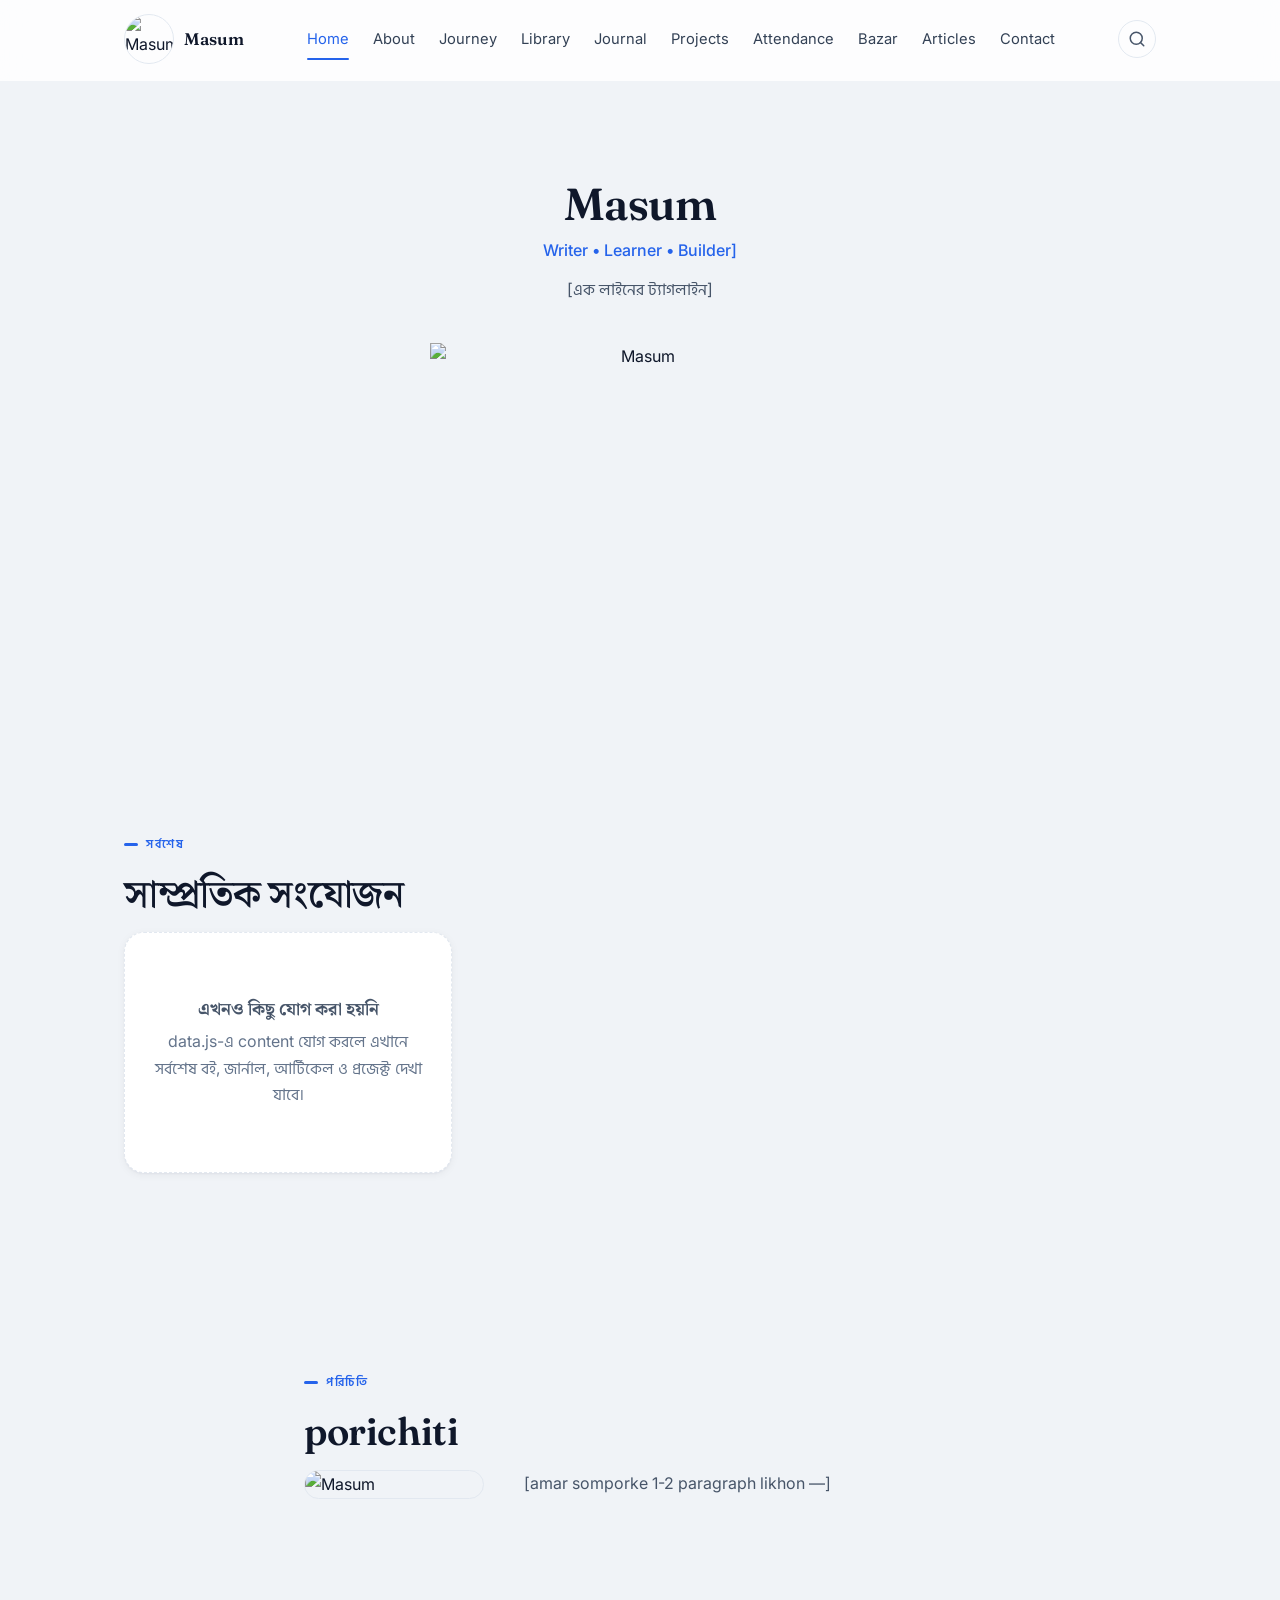
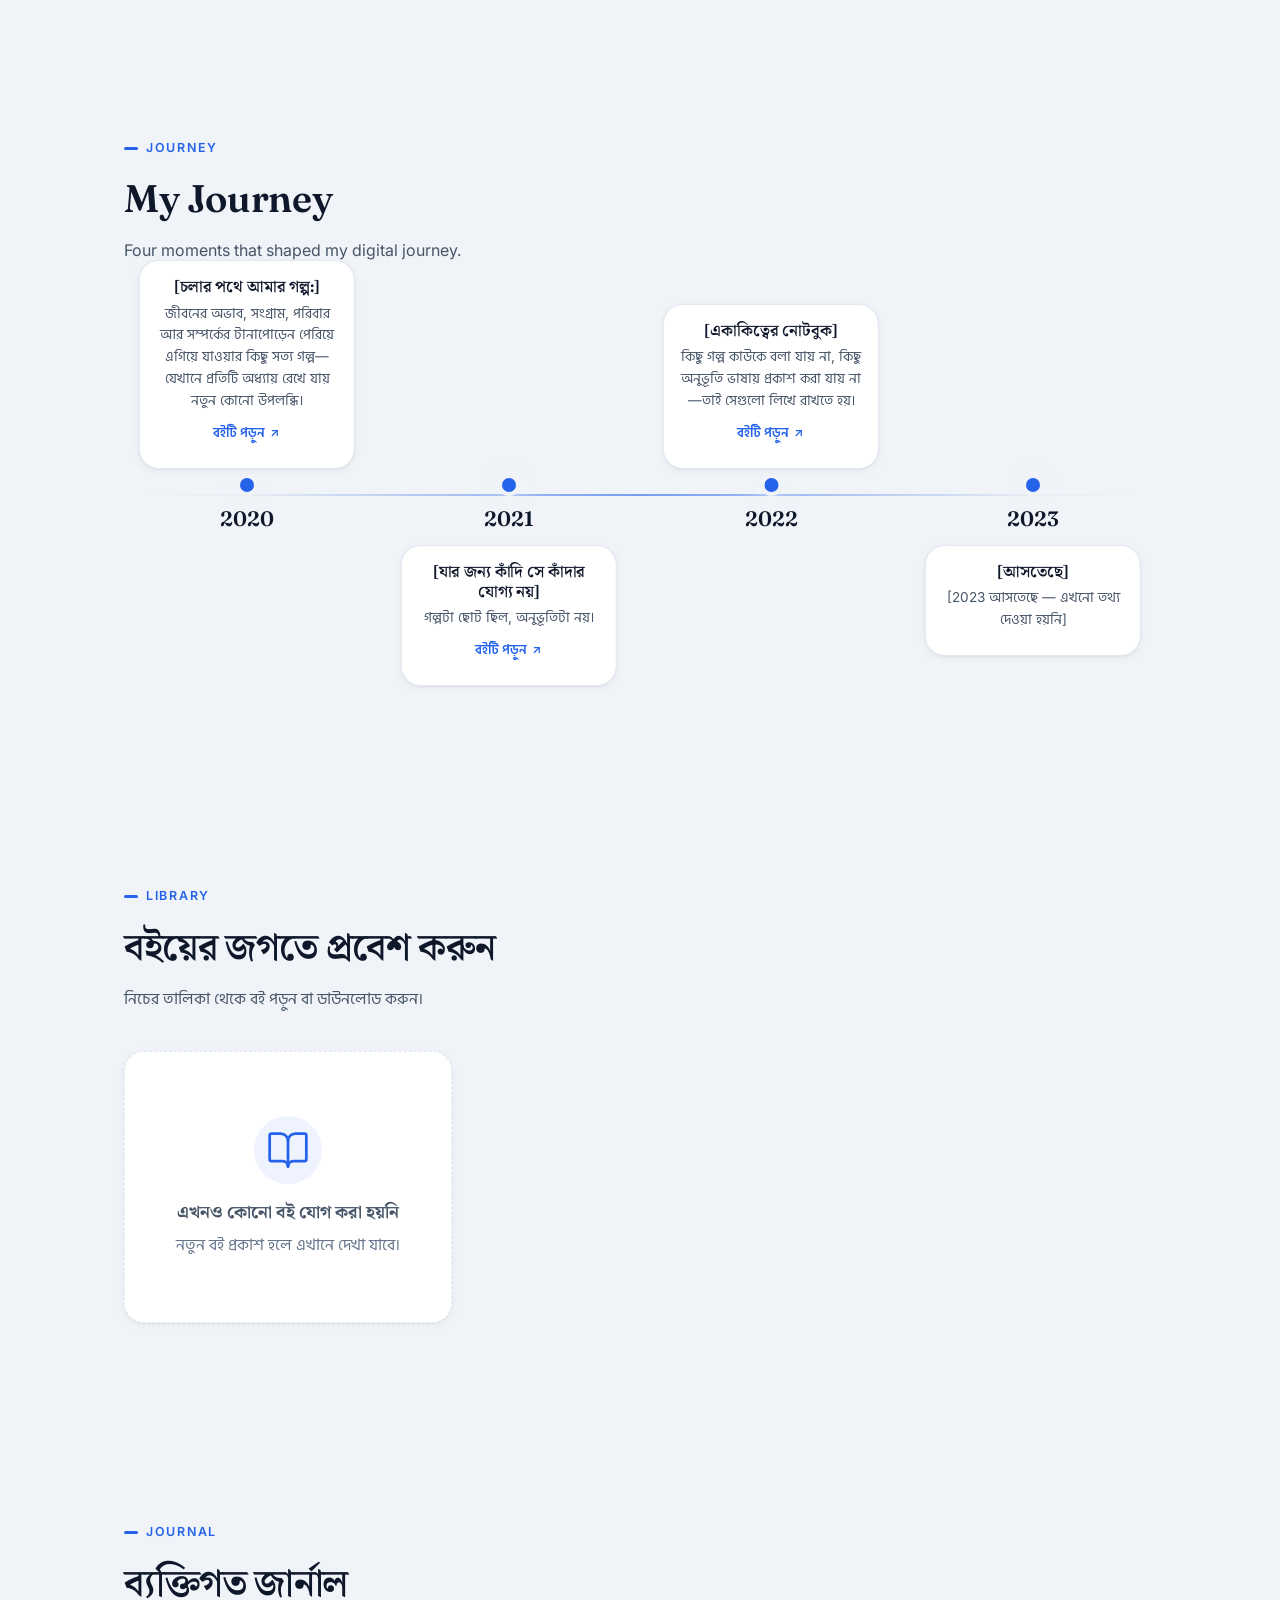
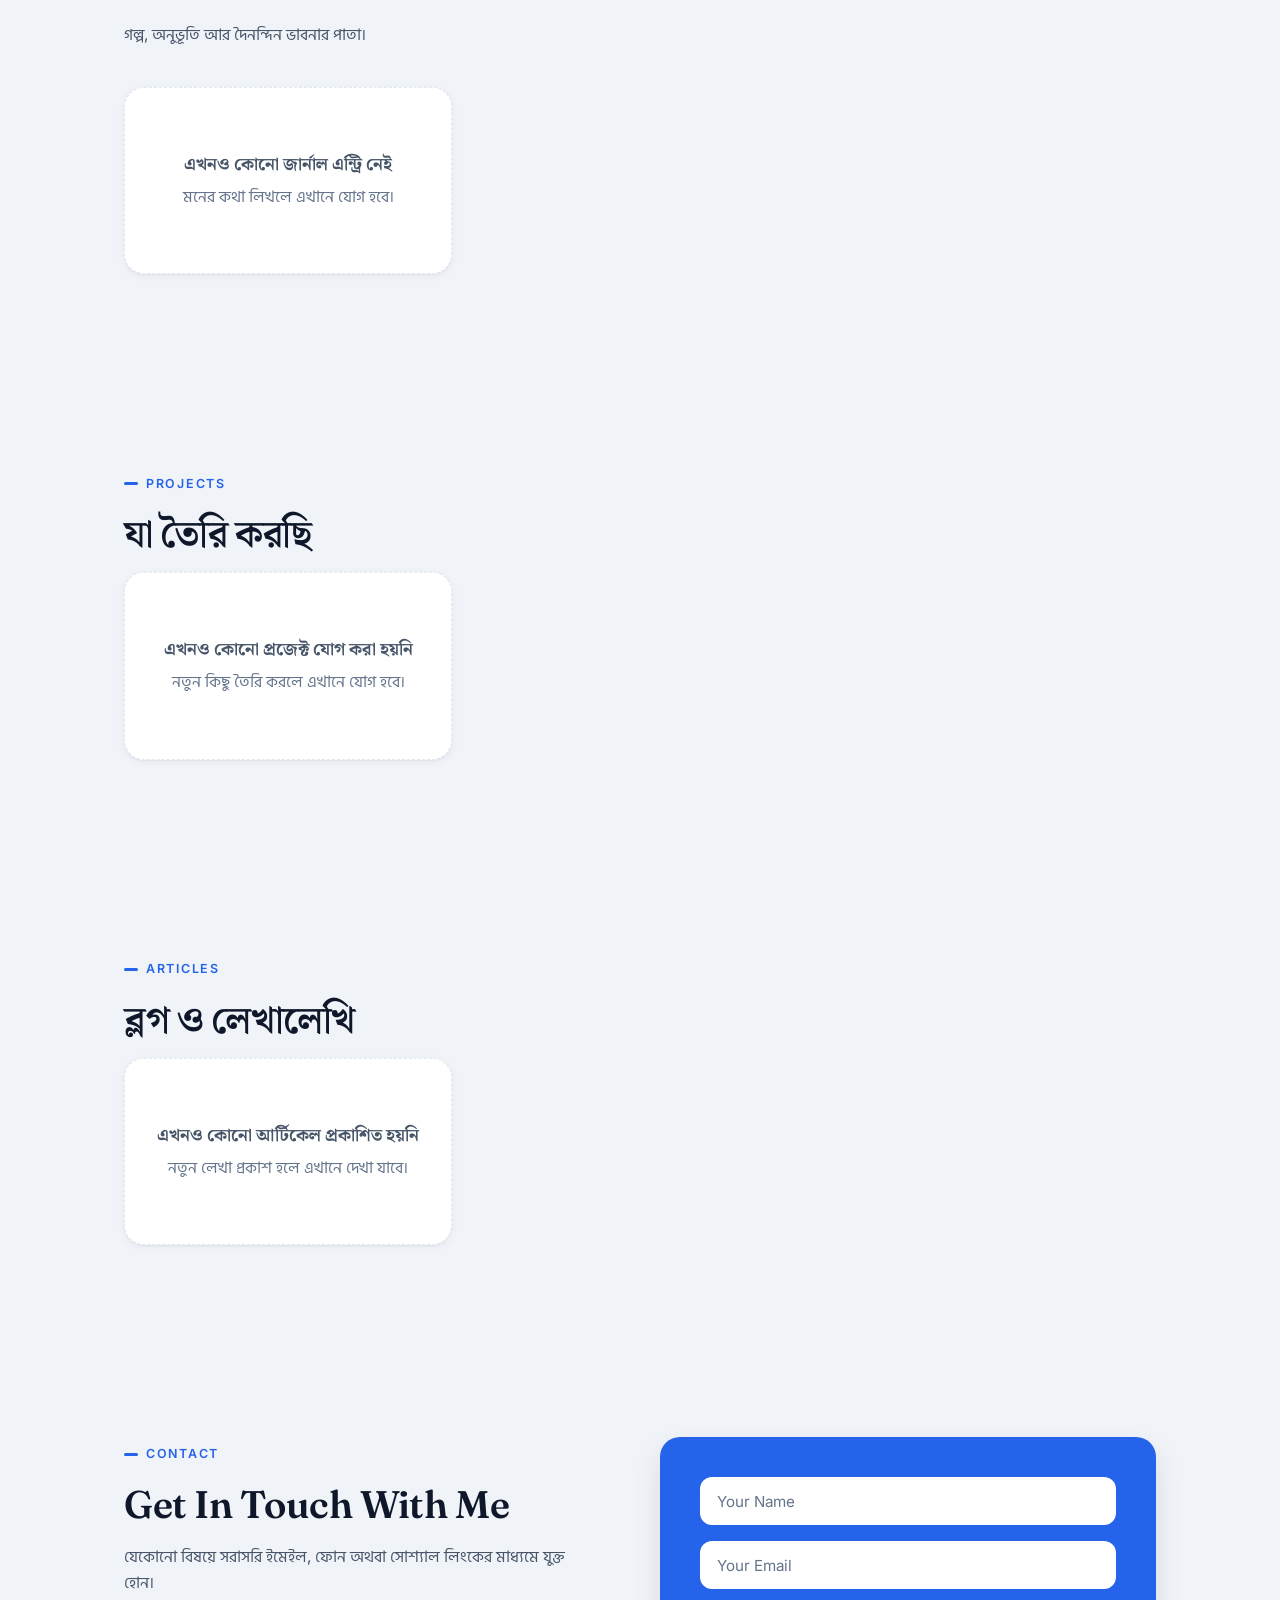
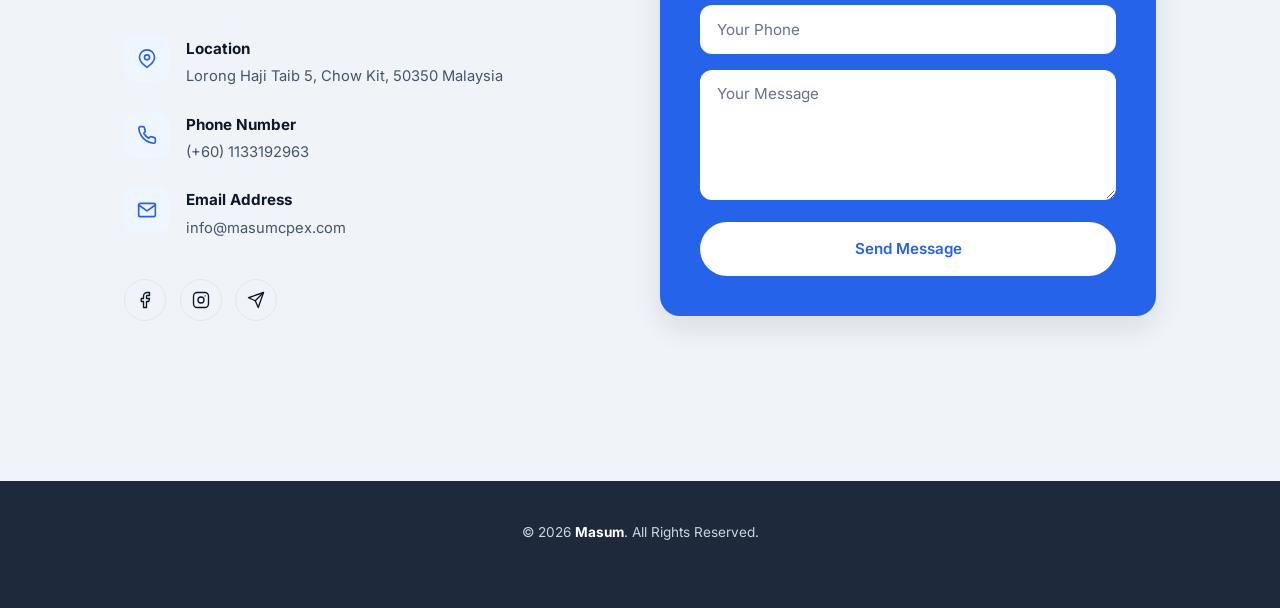
==== commit 8e59e770: "Add files via upload" ====
--- a/index.html
+++ b/index.html
@@ -65,6 +65,7 @@
       <a href="#journal" data-nav="journal">Journal</a>
       <a href="#projects" data-nav="projects">Projects</a>
       <a href="attendance.html" data-nav="attendance">Attendance</a>
+      <a href="bazar.html" data-nav="bazar">Bazar</a>
       <a href="#articles" data-nav="articles">Articles</a>
       <a href="#contact" data-nav="contact">Contact</a>
     </nav>
@@ -119,6 +120,10 @@
     </a>
     <a href="attendance.html" data-nav="attendance">
       <span>Attendance</span>
+      <svg width="16" height="16" viewBox="0 0 24 24" fill="none" stroke="currentColor" stroke-width="2" stroke-linecap="round" stroke-linejoin="round"><line x1="7" y1="17" x2="17" y2="7"></line><polyline points="7 7 17 7 17 17"></polyline></svg>
+    </a>
+    <a href="bazar.html" data-nav="bazar">
+      <span>Bazar</span>
       <svg width="16" height="16" viewBox="0 0 24 24" fill="none" stroke="currentColor" stroke-width="2" stroke-linecap="round" stroke-linejoin="round"><line x1="7" y1="17" x2="17" y2="7"></line><polyline points="7 7 17 7 17 17"></polyline></svg>
     </a>
     <a href="#articles" data-nav="articles">
@@ -290,28 +295,27 @@
   <p>© 2026 <strong id="footerName">Masum</strong>. All Rights Reserved.</p>
 </footer>
 <script type="module">
-  // Import the functions you need from the SDKs you need
-  import { initializeApp } from "https://www.gstatic.com/firebasejs/12.19.0/firebase-app.js";
-  import { getAnalytics } from "https://www.gstatic.com/firebasejs/12.19.0/firebase-analytics.js";
-  // TODO: Add SDKs for Firebase products that you want to use
-  // https://firebase.google.com/docs/web/setup#available-libraries
-
-  // Your web app's Firebase configuration
-  // For Firebase JS SDK v7.20.0 and later, measurementId is optional
+  import { initializeApp } from "https://www.gstatic.com/firebasejs/12.10.0/firebase-app.js";
+  import { getAnalytics } from "https://www.gstatic.com/firebasejs/12.10.0/firebase-analytics.js";
+  import { getAuth } from "https://www.gstatic.com/firebasejs/12.10.0/firebase-auth.js";
+
   const firebaseConfig = {
-    apiKey: "AIzaSyAq3iFzmZdcUFr0IswztrmIh5cuJCGIBQQ",
+    apiKey: "AIzaSyAg31FzmZdCUFrOIswrzmInScujCOIBQQ",
     authDomain: "masumcpex-attendance.firebaseapp.com",
     projectId: "masumcpex-attendance",
     storageBucket: "masumcpex-attendance.firebasestorage.app",
     messagingSenderId: "412146945197",
     appId: "1:412146945197:web:3b043e83d796c2f9e14a24",
-    measurementId: "G-55W3CHQJDD"
+    measurementId: "G-5SW3CHQJD0"
   };
 
-  // Initialize Firebase
   const app = initializeApp(firebaseConfig);
   const analytics = getAnalytics(app);
+
+  const auth = getAuth(app);
+  window.auth = auth;
 </script>
+  
 <script src="data.js"></script>
 <script src="app.js"></script>
 <script src="ui.js"></script>
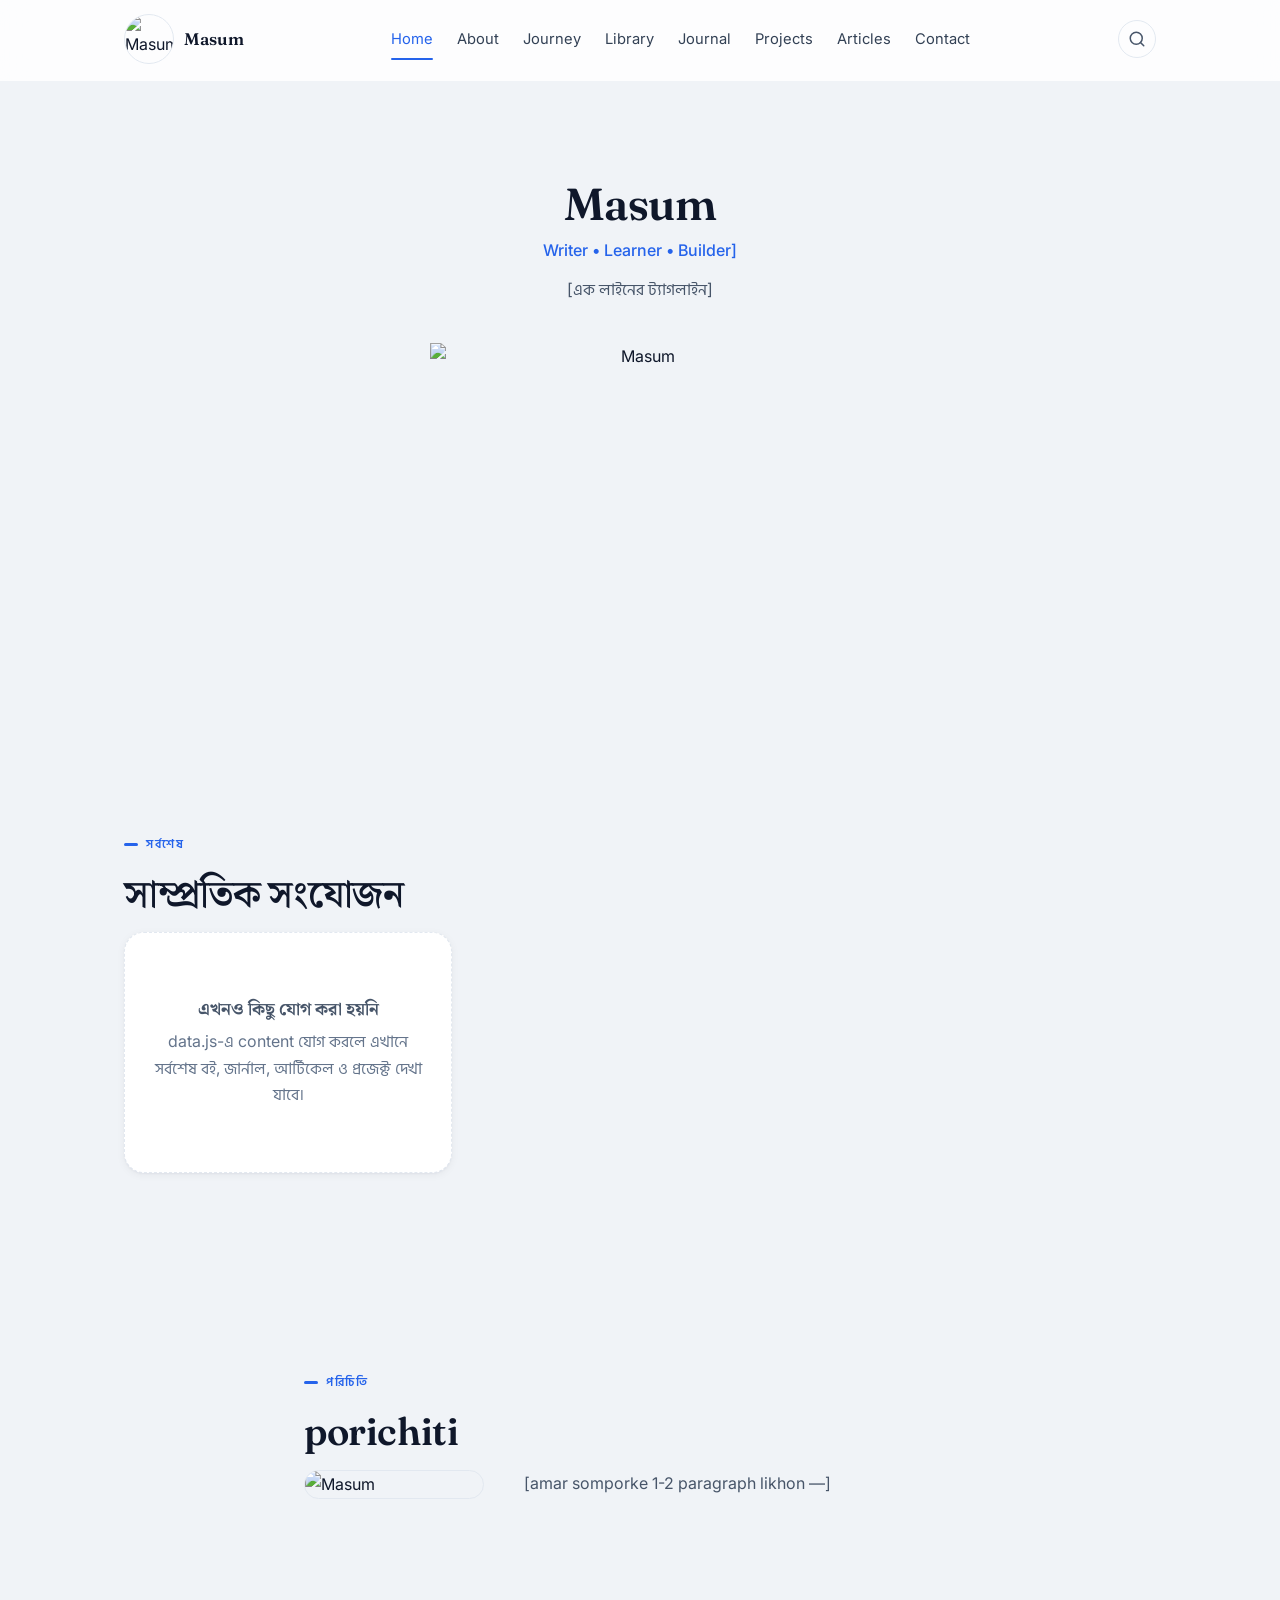
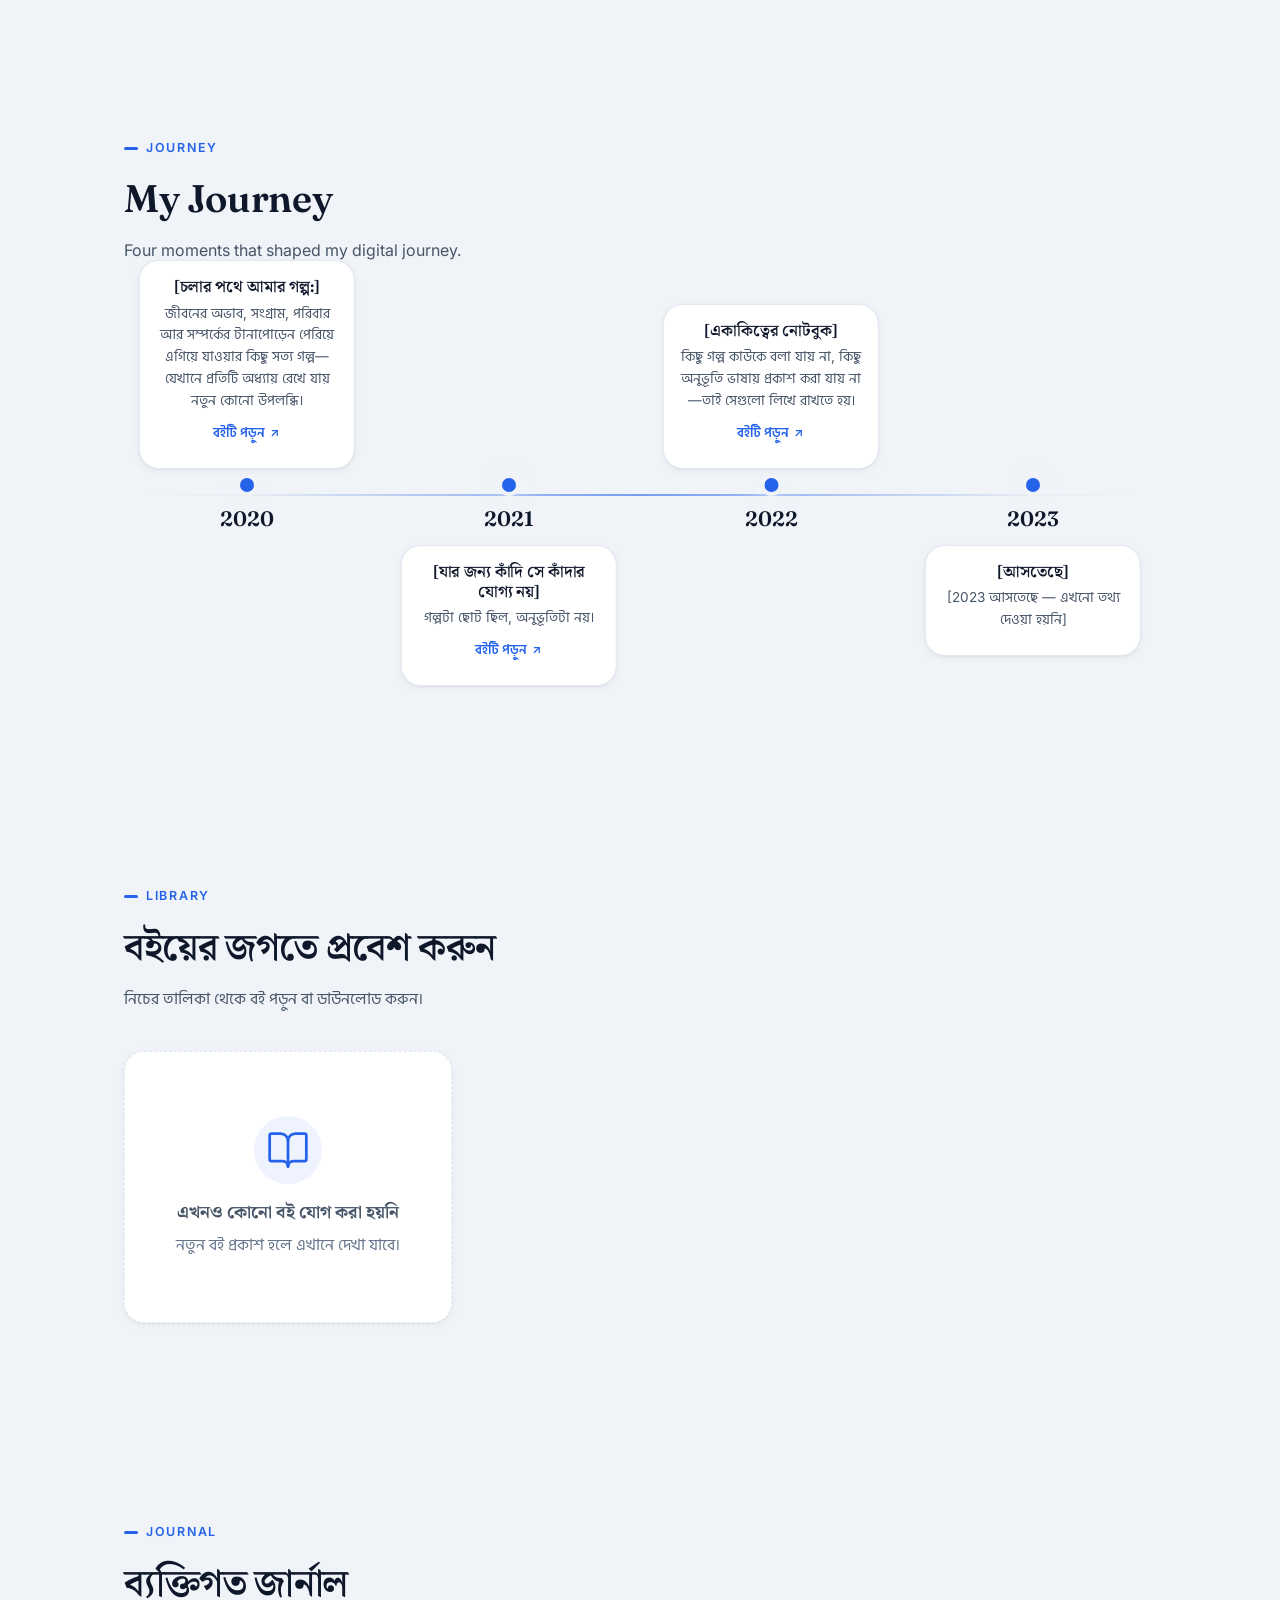
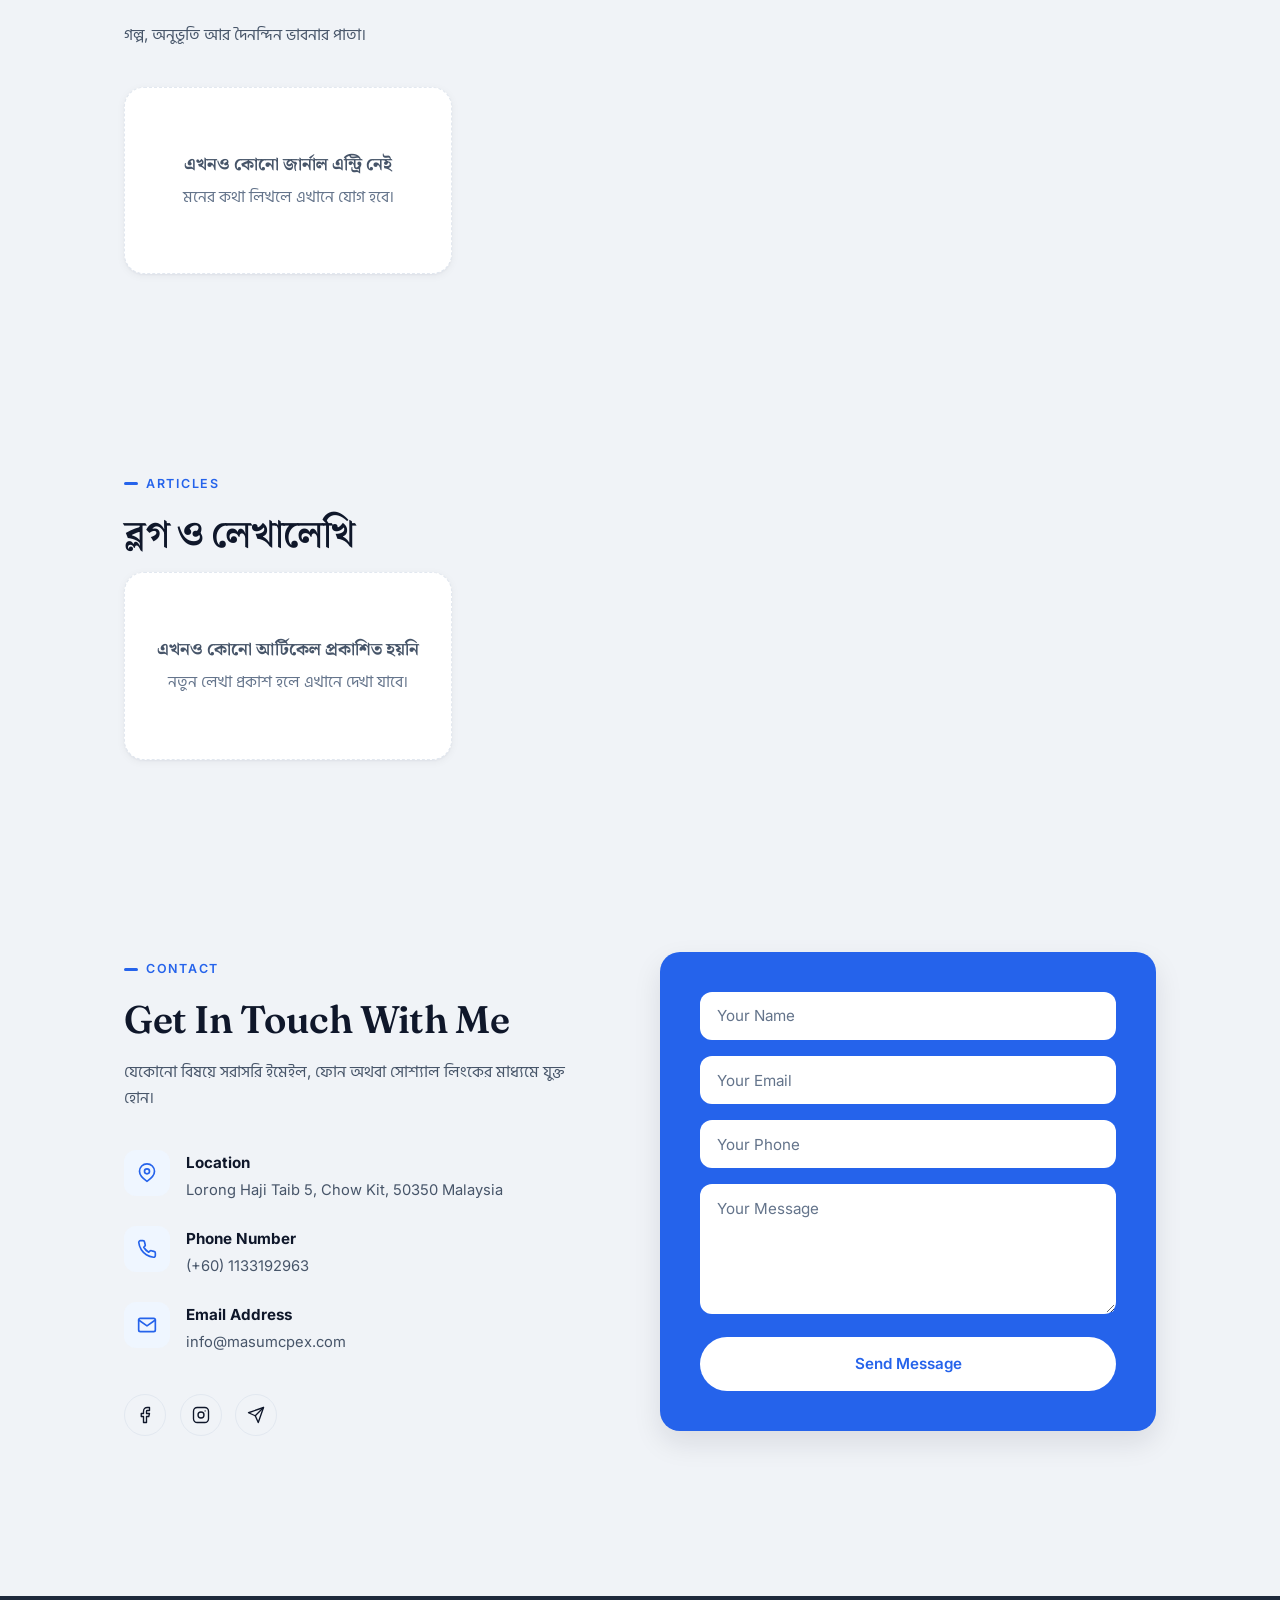
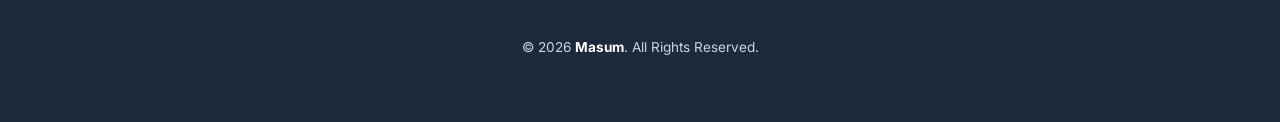
==== commit 8afa241b: "Add files via upload" ====
--- a/index.html
+++ b/index.html
@@ -63,9 +63,7 @@
       <a href="#journey" data-nav="journey">Journey</a>
       <a href="https://masumcpex.com/index.html#library" data-nav="library">Library</a>
       <a href="#journal" data-nav="journal">Journal</a>
-      <a href="#projects" data-nav="projects">Projects</a>
-      <a href="attendance.html" data-nav="attendance">Attendance</a>
-      <a href="bazar.html" data-nav="bazar">Bazar</a>
+      <a href="projects.html" data-nav="projects">Projects</a>
       <a href="#articles" data-nav="articles">Articles</a>
       <a href="#contact" data-nav="contact">Contact</a>
     </nav>
@@ -118,12 +116,8 @@
       <span>Library</span>
       <svg width="16" height="16" viewBox="0 0 24 24" fill="none" stroke="currentColor" stroke-width="2" stroke-linecap="round" stroke-linejoin="round"><line x1="7" y1="17" x2="17" y2="7"></line><polyline points="7 7 17 7 17 17"></polyline></svg>
     </a>
-    <a href="attendance.html" data-nav="attendance">
-      <span>Attendance</span>
-      <svg width="16" height="16" viewBox="0 0 24 24" fill="none" stroke="currentColor" stroke-width="2" stroke-linecap="round" stroke-linejoin="round"><line x1="7" y1="17" x2="17" y2="7"></line><polyline points="7 7 17 7 17 17"></polyline></svg>
-    </a>
-    <a href="bazar.html" data-nav="bazar">
-      <span>Bazar</span>
+    <a href="projects.html" data-nav="projects">
+      <span>Projects</span>
       <svg width="16" height="16" viewBox="0 0 24 24" fill="none" stroke="currentColor" stroke-width="2" stroke-linecap="round" stroke-linejoin="round"><line x1="7" y1="17" x2="17" y2="7"></line><polyline points="7 7 17 7 17 17"></polyline></svg>
     </a>
     <a href="#articles" data-nav="articles">
@@ -205,14 +199,6 @@
       <p class="section-sub">গল্প, অনুভূতি আর দৈনন্দিন ভাবনার পাতা।</p>
       <div class="filter-row" id="journalFilters"></div>
       <div class="list-grid" id="journalList"></div>
-    </div>
-  </section>
-
-  <section class="page" id="projects">
-    <div class="page-inner">
-      <div class="eyebrow">Projects</div>
-      <h2 class="section-title">যা তৈরি করছি</h2>
-      <div class="card-grid projects-grid" id="projectGrid"></div>
     </div>
   </section>
 
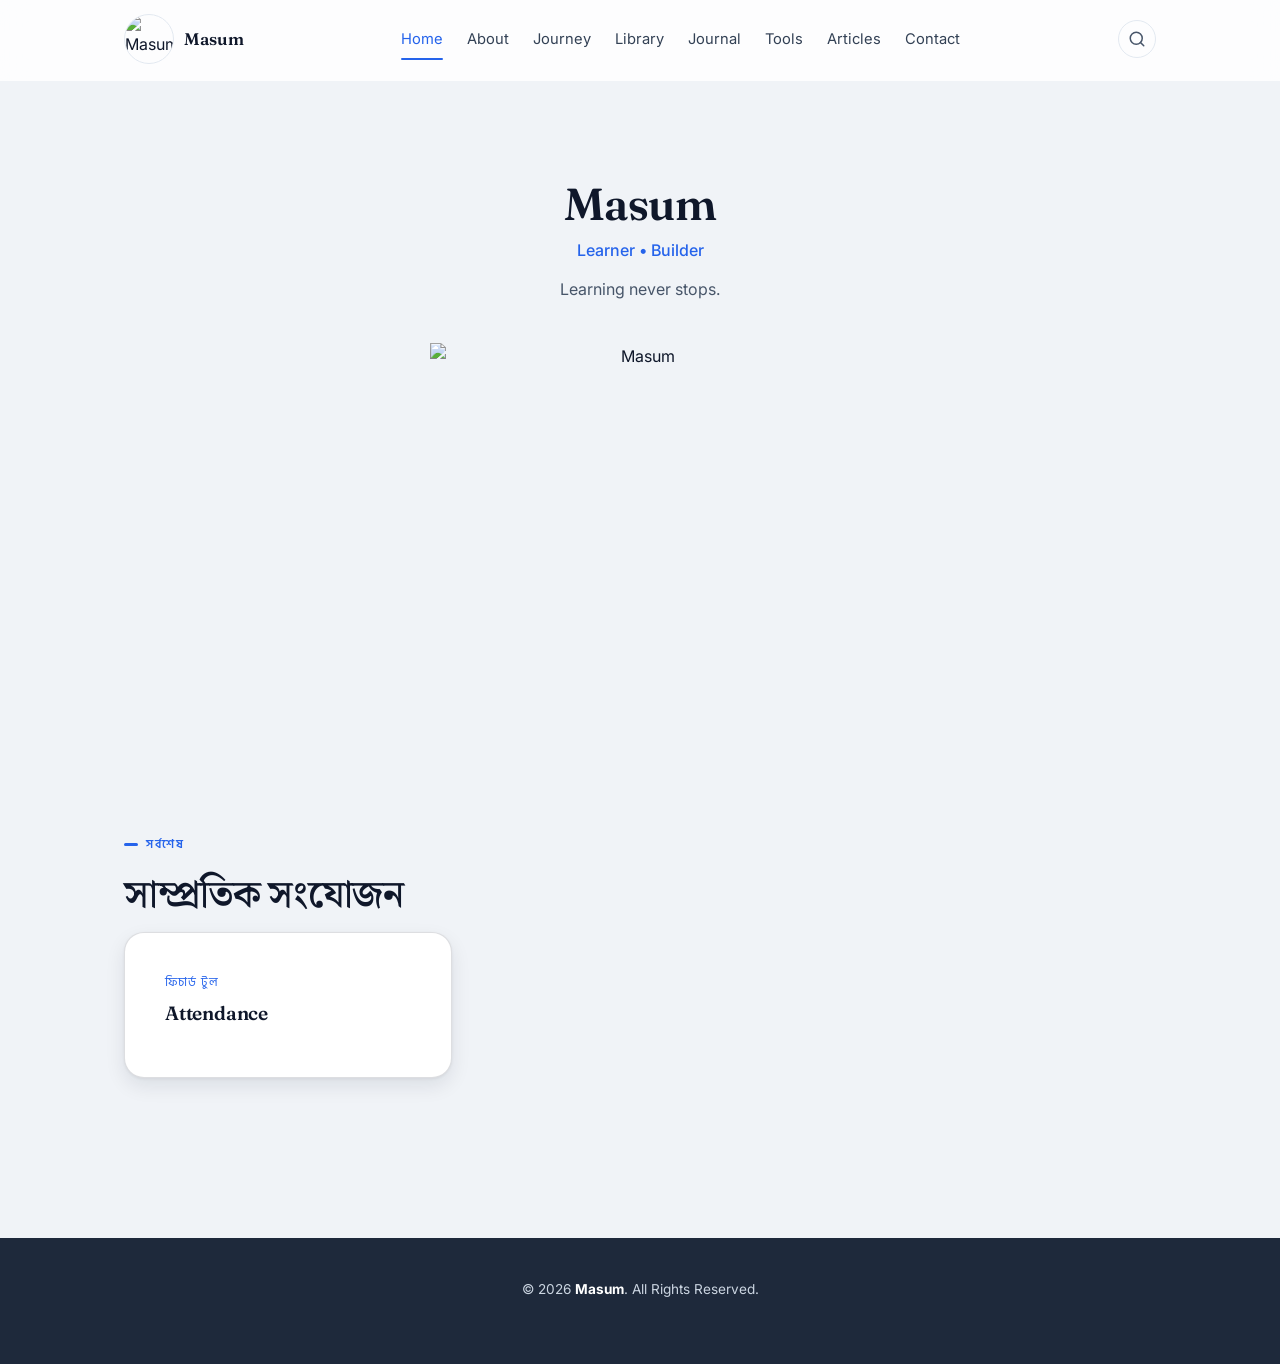
==== commit 161b05fa: "Add files via upload" ====
--- a/index.html
+++ b/index.html
@@ -10,7 +10,6 @@
 <link rel="icon" href="yellow.webp" type="image/webp">
 <link rel="apple-touch-icon" href="yellow.webp">
 <link rel="manifest" href="site.webmanifest">
-  
 <meta property="og:type" content="website">
 <meta property="og:title" content="Masum Cpex — Personal Digital Space">
 <meta property="og:description" content="মাসুম বিল্লাহর একটি নতুন প্ল্যাটফর্ম। এখানে আমার বিভিন্ন কাজ, শর্ট নোটস এবং বিশেষ চিন্তাগুলো শেয়ার করা হয়।">
@@ -25,8 +24,6 @@
 <meta name="twitter:title" content="Masum Cpex — Personal Digital Space">
 <meta name="twitter:description" content="মাসুম বিল্লাহর একটি নতুন প্ল্যাটফর্ম। এখানে আমার বিভিন্ন কাজ, শর্ট নোটস এবং বিশেষ চিন্তাগুলো শেয়ার করা হয়।">
 <meta name="twitter:image" content="https://masumcpex.bro.bd/bd.png">
-  
-<meta name="twitter:image" content="https://masumcpex.bro.bd/bd.png">
 <script type="application/ld+json">
 {
   "@context": "https://schema.org",
@@ -35,7 +32,7 @@
   "alternateName": "মাসুম",
   "url": "https://masumcpex.bro.bd/",
   "image": "https://masumcpex.bro.bd/bd.png",
-  "description": "লেখক, শিক্ষার্থী ও নির্মাতা। বই, জার্নাল, আর্টিকেল ও প্রজেক্টের ব্যক্তিগত ডিজিটাল খাতা লেখেন।",
+  "description": "শিক্ষার্থী ও নির্মাতা। বই, জার্নাল, আর্টিকেল ও টুলসের ব্যক্তিগত ডিজিটাল খাতা।",
   "sameAs": [
     "https://www.facebook.com/masumcpex",
     "https://www.instagram.com/masumcpex",
@@ -49,265 +46,9 @@
 <link rel="stylesheet" href="style.css">
 </head>
 <body>
-
-<header class="site-header" id="siteHeader">
-  <div class="header-inner">
-    <a href="#home" class="brand" data-nav="home">
-      <span class="brand-mark"><img src="yellow.webp" alt="Masum" width="50" height="50"></span>
-      <span class="brand-name" id="brandName">Masum</span>
-    </a>
-
-    <nav class="main-nav" id="mainNav" aria-label="প্রধান মেনু">
-      <a href="#home" data-nav="home">Home</a>
-      <a href="#about" data-nav="about">About</a>
-      <a href="#journey" data-nav="journey">Journey</a>
-      <a href="https://masumcpex.com/index.html#library" data-nav="library">Library</a>
-      <a href="#journal" data-nav="journal">Journal</a>
-      <a href="projects.html" data-nav="projects">Projects</a>
-      <a href="#articles" data-nav="articles">Articles</a>
-      <a href="#contact" data-nav="contact">Contact</a>
-    </nav>
-
-    <div class="header-tools">
-      <a href="#contact" class="header-cta" data-nav="contact">
-        Let's Talk
-        <svg width="12" height="12" viewBox="0 0 24 24" fill="none" stroke="currentColor" stroke-width="2.5" stroke-linecap="round" stroke-linejoin="round"><line x1="7" y1="17" x2="17" y2="7"></line><polyline points="7 7 17 7 17 17"></polyline></svg>
-      </a>
-      <button class="icon-btn" id="searchToggle" aria-label="সার্চ">
-        <svg width="18" height="18" viewBox="0 0 24 24" fill="none" stroke="currentColor" stroke-width="2" stroke-linecap="round"><circle cx="11" cy="11" r="8"></circle><line x1="21" y1="21" x2="16.65" y2="16.65"></line></svg>
-      </button>
-      <button class="icon-btn menu-toggle" id="menuToggle" aria-label="মেনু" aria-expanded="false">
-        <svg class="menu-icon-bars" width="18" height="18" viewBox="0 0 24 24" fill="none" stroke="currentColor" stroke-width="2" stroke-linecap="round"><line x1="3" y1="6" x2="21" y2="6"></line><line x1="3" y1="12" x2="21" y2="12"></line><line x1="3" y1="18" x2="21" y2="18"></line></svg>
-        <svg class="menu-icon-close" width="18" height="18" viewBox="0 0 24 24" fill="none" stroke="currentColor" stroke-width="2" stroke-linecap="round"><line x1="18" y1="6" x2="6" y2="18"></line><line x1="6" y1="6" x2="18" y2="18"></line></svg>
-      </button>
-    </div>
-  </div>
-
-  <div class="search-panel" id="searchPanel" role="search">
-    <div class="search-panel-inner">
-      <label for="searchInput" class="sr-only">বই, জার্নাল, আর্টিকেল বা প্রজেক্ট খুঁজুন</label>
-      <input type="text" id="searchInput" placeholder="খুঁজুন...">
-      <button class="icon-btn" id="searchClose" aria-label="সার্চ বন্ধ করুন">
-        <svg width="16" height="16" viewBox="0 0 24 24" fill="none" stroke="currentColor" stroke-width="2" stroke-linecap="round"><line x1="18" y1="6" x2="6" y2="18"></line><line x1="6" y1="6" x2="18" y2="18"></line></svg>
-      </button>
-    </div>
-    <div class="search-results" id="searchResults" aria-live="polite"></div>
-  </div>
-</header>
-
-<div class="mobile-menu" id="mobileMenu">
-  <button class="icon-btn mobile-menu-close" id="mobileMenuClose" aria-label="মেনু বন্ধ করুন">
-    <svg width="18" height="18" viewBox="0 0 24 24" fill="none" stroke="currentColor" stroke-width="2" stroke-linecap="round"><line x1="18" y1="6" x2="6" y2="18"></line><line x1="6" y1="6" x2="18" y2="18"></line></svg>
-  </button>
-  <nav class="mobile-menu-nav" aria-label="মোবাইল মেনু">
-    <a href="#home" data-nav="home">
-      <span>Home</span>
-      <svg width="16" height="16" viewBox="0 0 24 24" fill="none" stroke="currentColor" stroke-width="2" stroke-linecap="round" stroke-linejoin="round"><line x1="7" y1="17" x2="17" y2="7"></line><polyline points="7 7 17 7 17 17"></polyline></svg>
-    </a>
-    <a href="#about" data-nav="about">
-      <span>About</span>
-      <svg width="16" height="16" viewBox="0 0 24 24" fill="none" stroke="currentColor" stroke-width="2" stroke-linecap="round" stroke-linejoin="round"><line x1="7" y1="17" x2="17" y2="7"></line><polyline points="7 7 17 7 17 17"></polyline></svg>
-    </a>
-    <a href="#journey" data-nav="journey">
-      <span>Journey</span>
-      <svg width="16" height="16" viewBox="0 0 24 24" fill="none" stroke="currentColor" stroke-width="2" stroke-linecap="round" stroke-linejoin="round"><line x1="7" y1="17" x2="17" y2="7"></line><polyline points="7 7 17 7 17 17"></polyline></svg>
-    </a>
-    <a href="https://masumcpex.com/index.html#library" data-nav="library">
-      <span>Library</span>
-      <svg width="16" height="16" viewBox="0 0 24 24" fill="none" stroke="currentColor" stroke-width="2" stroke-linecap="round" stroke-linejoin="round"><line x1="7" y1="17" x2="17" y2="7"></line><polyline points="7 7 17 7 17 17"></polyline></svg>
-    </a>
-    <a href="projects.html" data-nav="projects">
-      <span>Projects</span>
-      <svg width="16" height="16" viewBox="0 0 24 24" fill="none" stroke="currentColor" stroke-width="2" stroke-linecap="round" stroke-linejoin="round"><line x1="7" y1="17" x2="17" y2="7"></line><polyline points="7 7 17 7 17 17"></polyline></svg>
-    </a>
-    <a href="#articles" data-nav="articles">
-      <span>Articles</span>
-      <svg width="16" height="16" viewBox="0 0 24 24" fill="none" stroke="currentColor" stroke-width="2" stroke-linecap="round" stroke-linejoin="round"><line x1="7" y1="17" x2="17" y2="7"></line><polyline points="7 7 17 7 17 17"></polyline></svg>
-    </a>
-    <a href="#contact" data-nav="contact">
-      <span>Contact</span>
-      <svg width="16" height="16" viewBox="0 0 24 24" fill="none" stroke="currentColor" stroke-width="2" stroke-linecap="round" stroke-linejoin="round"><line x1="7" y1="17" x2="17" y2="7"></line><polyline points="7 7 17 7 17 17"></polyline></svg>
-    </a>
-  </nav>
-
-  <div class="mobile-menu-social">
-    <a href="https://www.facebook.com/masumcpex" target="_blank" rel="noopener" aria-label="Facebook">
-      <svg width="18" height="18" viewBox="0 0 24 24" fill="none" stroke="currentColor" stroke-width="1.8" stroke-linecap="round" stroke-linejoin="round"><path d="M18 2h-3a5 5 0 0 0-5 5v3H7v4h3v8h4v-8h3l1-4h-4V7a1 1 0 0 1 1-1h3z"></path></svg>
-    </a>
-    <a href="https://www.instagram.com/masumcpex" target="_blank" rel="noopener" aria-label="Instagram">
-      <svg width="18" height="18" viewBox="0 0 24 24" fill="none" stroke="currentColor" stroke-width="1.8" stroke-linecap="round" stroke-linejoin="round"><rect x="2" y="2" width="20" height="20" rx="5"></rect><circle cx="12" cy="12" r="4"></circle><line x1="17.5" y1="6.5" x2="17.5" y2="6.5"></line></svg>
-    </a>
-    <a href="https://t.me/masumcpex" target="_blank" rel="noopener" aria-label="Telegram">
-      <svg width="18" height="18" viewBox="0 0 24 24" fill="none" stroke="currentColor" stroke-width="1.8" stroke-linecap="round" stroke-linejoin="round"><path d="M22 2 11 13"></path><path d="M22 2 15 22l-4-9-9-4z"></path></svg>
-    </a>
-  </div>
-</div>
-
-<main>
-
-  <section class="page" id="home">
-    <div class="hero">
-      <h1 class="hero-name" id="heroName"></h1>
-      <p class="hero-role" id="heroRole"></p>
-      <p class="hero-tagline" id="heroTagline"></p>
-      <div class="hero-visual">
-        <img class="hero-visual-img" src="bd.png" alt="Masum" width="500" height="500" loading="eager" fetchpriority="high">
-      </div>
-    </div>
-
-    <div class="section-block">
-      <div class="eyebrow">সর্বশেষ</div>
-      <h2 class="section-title">সাম্প্রতিক সংযোজন</h2>
-      <div class="highlight-grid card-grid" id="homeHighlights"></div>
-    </div>
-  </section>
-
-  <section class="page" id="about">
-    <div class="page-inner narrow">
-      <div class="eyebrow">পরিচিতি</div>
-      <h2 class="section-title" id="aboutTitle"></h2>
-      <div class="about-grid">
-        <img class="about-photo" id="aboutPhoto" src="" alt="" loading="lazy">
-        <div class="about-text" id="aboutText"></div>
-      </div>
-      <div class="stat-row" id="aboutStats"></div>
-    </div>
-  </section>
-
-  <section class="page" id="journey">
-    <div class="page-inner">
-      <div class="eyebrow">Journey</div>
-      <h2 class="section-title">My Journey</h2>
-      <p class="section-sub">Four moments that shaped my digital journey.</p>
-      <div class="timeline" id="journeyTimeline"></div>
-    </div>
-  </section>
-
-  <section class="page" id="library">
-    <div class="page-inner">
-      <div class="eyebrow">Library</div>
-      <h2 class="section-title">বইয়ের জগতে প্রবেশ করুন</h2>
-      <p class="section-sub">নিচের তালিকা থেকে বই পড়ুন বা ডাউনলোড করুন।</p>
-      <div class="card-grid" id="bookGrid"></div>
-    </div>
-  </section>
-
-  <section class="page" id="journal">
-    <div class="page-inner">
-      <div class="eyebrow">Journal</div>
-      <h2 class="section-title">ব্যক্তিগত জার্নাল</h2>
-      <p class="section-sub">গল্প, অনুভূতি আর দৈনন্দিন ভাবনার পাতা।</p>
-      <div class="filter-row" id="journalFilters"></div>
-      <div class="list-grid" id="journalList"></div>
-    </div>
-  </section>
-
-  <section class="page" id="articles">
-    <div class="page-inner">
-      <div class="eyebrow">Articles</div>
-      <h2 class="section-title">ব্লগ ও লেখালেখি</h2>
-      <div class="filter-row" id="articleFilters"></div>
-      <div class="list-grid" id="articleList"></div>
-    </div>
-  </section>
-
-  <section class="page" id="contact">
-    <div class="page-inner">
-      <div class="contact-grid">
-        <div class="contact-info">
-          <div class="eyebrow">Contact</div>
-          <h2 class="section-title">Get In Touch With Me</h2>
-          <p class="section-sub">যেকোনো বিষয়ে সরাসরি ইমেইল, ফোন অথবা সোশ্যাল লিংকের মাধ্যমে যুক্ত হোন।</p>
-
-          <div class="contact-info-list">
-            <div class="contact-info-item">
-              <span class="contact-info-icon">
-                <svg width="20" height="20" viewBox="0 0 24 24" fill="none" stroke="currentColor" stroke-width="2" stroke-linecap="round" stroke-linejoin="round"><path d="M21 10c0 6-9 12-9 12s-9-6-9-12a9 9 0 0 1 18 0z"></path><circle cx="12" cy="10" r="3"></circle></svg>
-              </span>
-              <div class="contact-info-text">
-                <strong>Location</strong>
-                <span id="contactLocation"></span>
-              </div>
-            </div>
-            <div class="contact-info-item">
-              <span class="contact-info-icon">
-                <svg width="20" height="20" viewBox="0 0 24 24" fill="none" stroke="currentColor" stroke-width="2" stroke-linecap="round" stroke-linejoin="round"><path d="M22 16.92v3a2 2 0 0 1-2.18 2 19.79 19.79 0 0 1-8.63-3.07 19.5 19.5 0 0 1-6-6 19.79 19.79 0 0 1-3.07-8.67A2 2 0 0 1 4.11 2h3a2 2 0 0 1 2 1.72c.127.96.361 1.903.7 2.81a2 2 0 0 1-.45 2.11L8.09 9.91a16 16 0 0 0 6 6l1.27-1.27a2 2 0 0 1 2.11-.45c.907.339 1.85.573 2.81.7A2 2 0 0 1 22 16.92z"></path></svg>
-              </span>
-              <div class="contact-info-text">
-                <strong>Phone Number</strong>
-                <span id="contactPhone"></span>
-              </div>
-            </div>
-            <div class="contact-info-item">
-              <span class="contact-info-icon">
-                <svg width="20" height="20" viewBox="0 0 24 24" fill="none" stroke="currentColor" stroke-width="2" stroke-linecap="round" stroke-linejoin="round"><rect x="2" y="4" width="20" height="16" rx="2"></rect><path d="M22 6 12 13 2 6"></path></svg>
-              </span>
-              <div class="contact-info-text">
-                <strong>Email Address</strong>
-                <span id="contactEmails"></span>
-              </div>
-            </div>
-          </div>
-
-          <div class="social-row" id="socialRow"></div>
-        </div>
-
-        <form class="contact-form-card" action="mailto:info@masumcpex.com" method="post" enctype="text/plain">
-          <input type="text" name="name" placeholder="Your Name" autocomplete="name" required>
-          <input type="email" name="email" placeholder="Your Email" autocomplete="email" required>
-          <input type="tel" name="phone" placeholder="Your Phone" autocomplete="tel">
-          <textarea name="message" placeholder="Your Message" rows="5" required></textarea>
-          <button type="submit" class="contact-form-submit">Send Message</button>
-        </form>
-      </div>
-    </div>
-  </section>
-
-</main>
-
-<div class="modal-overlay" id="readModal" role="dialog" aria-modal="true" aria-labelledby="modalTitle">
-  <div class="modal-box">
-    <button class="icon-btn modal-close" id="modalClose" aria-label="বন্ধ করুন">
-      <svg width="16" height="16" viewBox="0 0 24 24" fill="none" stroke="currentColor" stroke-width="2" stroke-linecap="round"><line x1="18" y1="6" x2="6" y2="18"></line><line x1="6" y1="6" x2="18" y2="18"></line></svg>
-    </button>
-    <div class="modal-eyebrow" id="modalCategory"></div>
-    <h3 class="modal-title" id="modalTitle"></h3>
-    <div class="modal-date" id="modalDate"></div>
-    <div class="modal-content" id="modalContent"></div>
-  </div>
-</div>
-
-<footer class="site-footer">
-  <p>© 2026 <strong id="footerName">Masum</strong>. All Rights Reserved.</p>
-</footer>
-<script type="module">
-  import { initializeApp } from "https://www.gstatic.com/firebasejs/12.10.0/firebase-app.js";
-  import { getAnalytics } from "https://www.gstatic.com/firebasejs/12.10.0/firebase-analytics.js";
-  import { getAuth } from "https://www.gstatic.com/firebasejs/12.10.0/firebase-auth.js";
-
-  const firebaseConfig = {
-    apiKey: "AIzaSyAg31FzmZdCUFrOIswrzmInScujCOIBQQ",
-    authDomain: "masumcpex-attendance.firebaseapp.com",
-    projectId: "masumcpex-attendance",
-    storageBucket: "masumcpex-attendance.firebasestorage.app",
-    messagingSenderId: "412146945197",
-    appId: "1:412146945197:web:3b043e83d796c2f9e14a24",
-    measurementId: "G-5SW3CHQJD0"
-  };
-
-  const app = initializeApp(firebaseConfig);
-  const analytics = getAnalytics(app);
-
-  const auth = getAuth(app);
-  window.auth = auth;
-</script>
-  
+<div id="app"></div>
+<noscript>এই সাইট দেখতে JavaScript চালু করুন।</noscript>
 <script src="data.js"></script>
 <script src="app.js"></script>
-<script src="ui.js"></script>
-<script>
-document.getElementById("brandName").textContent = SITE_DATA.hero.name;
-document.getElementById("footerName").textContent = SITE_DATA.hero.name;
-</script>
 </body>
 </html>
--- a/style.css
+++ b/style.css
@@ -900,3 +900,58 @@
   .hero{ padding-top:var(--space-5); }
   .card-grid, .list-grid{ grid-template-columns:1fr; }
 }
+
+.tools-sub{
+  color:var(--color-text-dim);
+  font-size:0.96rem;
+  line-height:1.7;
+  max-width:640px;
+  margin-bottom:var(--space-4);
+}
+.tool-card{
+  display:flex;
+  flex-direction:column;
+}
+.tool-icon-badge{
+  width:46px; height:46px;
+  border-radius:13px;
+  display:flex; align-items:center; justify-content:center;
+  background:var(--color-accent-soft);
+  color:var(--color-accent);
+  margin-bottom:var(--space-2);
+}
+.tool-status{
+  display:inline-flex; align-items:center; gap:0.35rem;
+  font-size:0.7rem; font-weight:700;
+  color:#15803D;
+  text-transform:uppercase;
+  letter-spacing:0.05em;
+  margin-bottom:0.4rem;
+}
+.tool-status::before{
+  content:"";
+  width:6px; height:6px;
+  border-radius:50%;
+  background:#15803D;
+}
+.tool-card .card-desc{ flex:1; }
+.tool-filter{
+  width:100%;
+  max-width:420px;
+  padding:0.7rem 1rem;
+  margin-bottom:var(--space-3);
+  border:1px solid var(--color-border);
+  border-radius:var(--radius-full);
+  background:#FFFFFF;
+  font:inherit;
+  color:var(--color-text);
+}
+.tool-filter:focus{ outline:2px solid var(--color-accent); outline-offset:1px; }
+.tool-back{
+  display:inline-flex; align-items:center; gap:0.4rem;
+  font-size:0.9rem; font-weight:600;
+  color:var(--color-accent);
+  margin-bottom:var(--space-2);
+}
+.tool-back:hover{ color:var(--color-accent-hover); }
+.tool-panel{ margin-top:var(--space-3); }
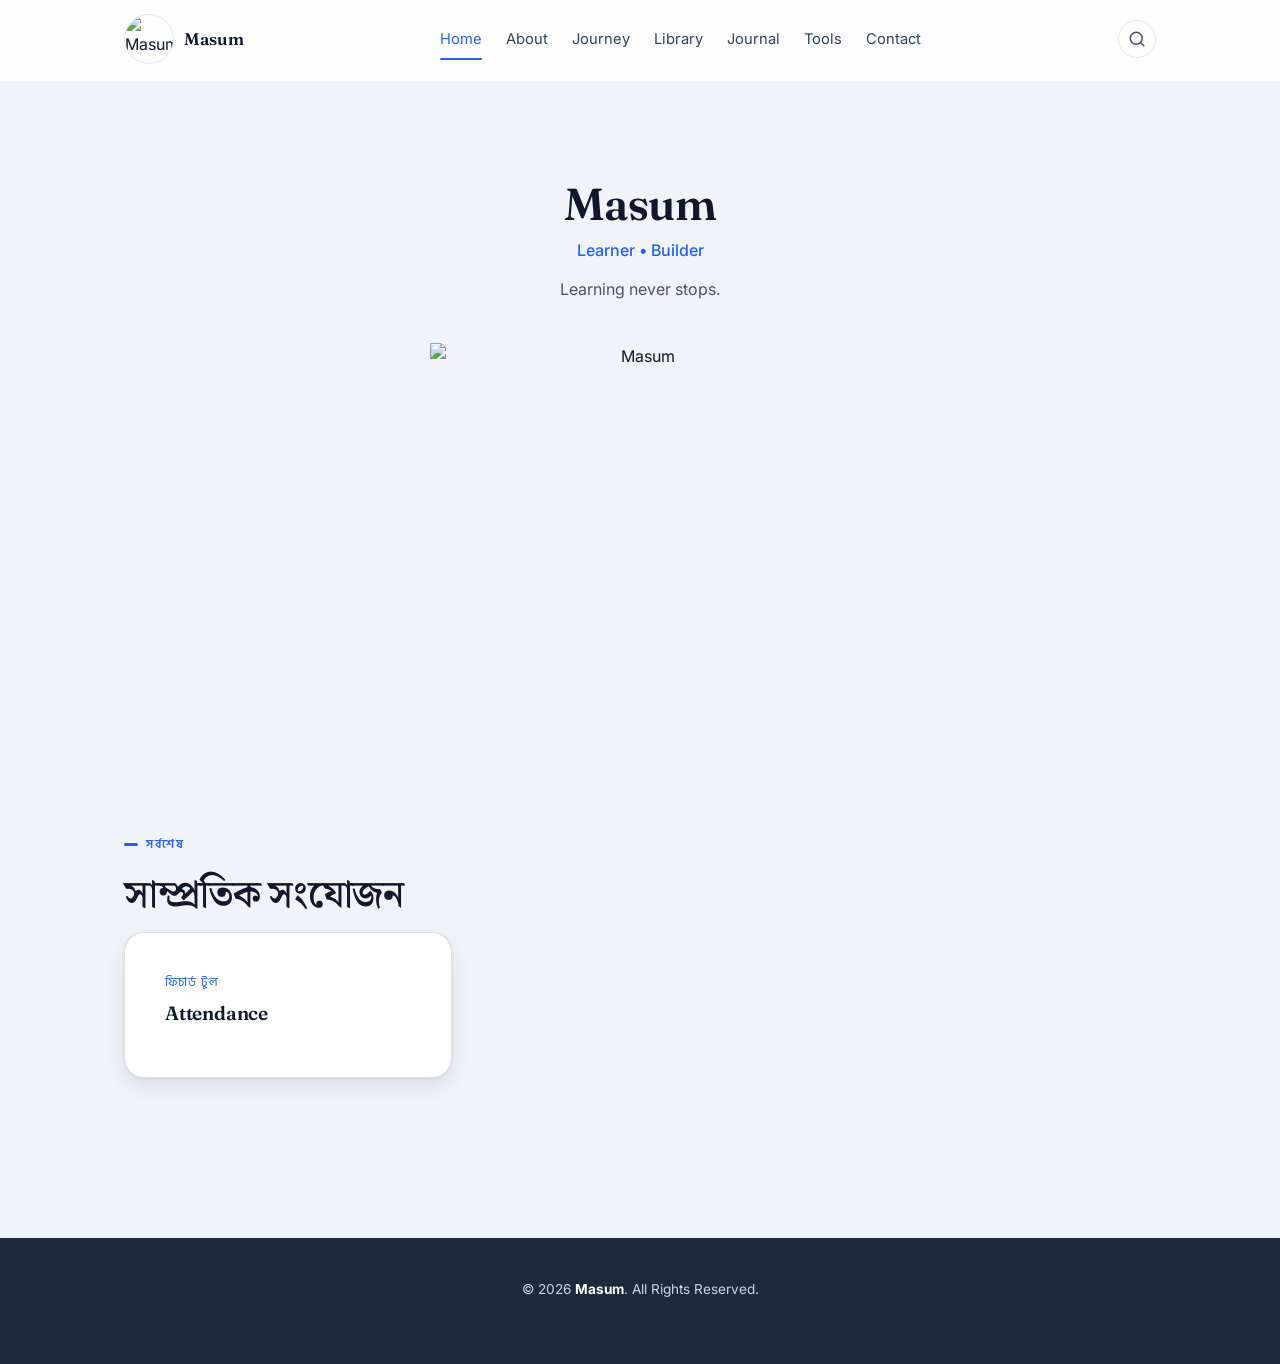
==== commit 5b2de1c9: "Add files via upload" ====
--- a/index.html
+++ b/index.html
@@ -32,7 +32,7 @@
   "alternateName": "মাসুম",
   "url": "https://masumcpex.bro.bd/",
   "image": "https://masumcpex.bro.bd/bd.png",
-  "description": "শিক্ষার্থী ও নির্মাতা। বই, জার্নাল, আর্টিকেল ও টুলসের ব্যক্তিগত ডিজিটাল খাতা।",
+  "description": "শিক্ষার্থী ও নির্মাতা। বই, জার্নাল ও টুলসের ব্যক্তিগত ডিজিটাল খাতা।",
   "sameAs": [
     "https://www.facebook.com/masumcpex",
     "https://www.instagram.com/masumcpex",
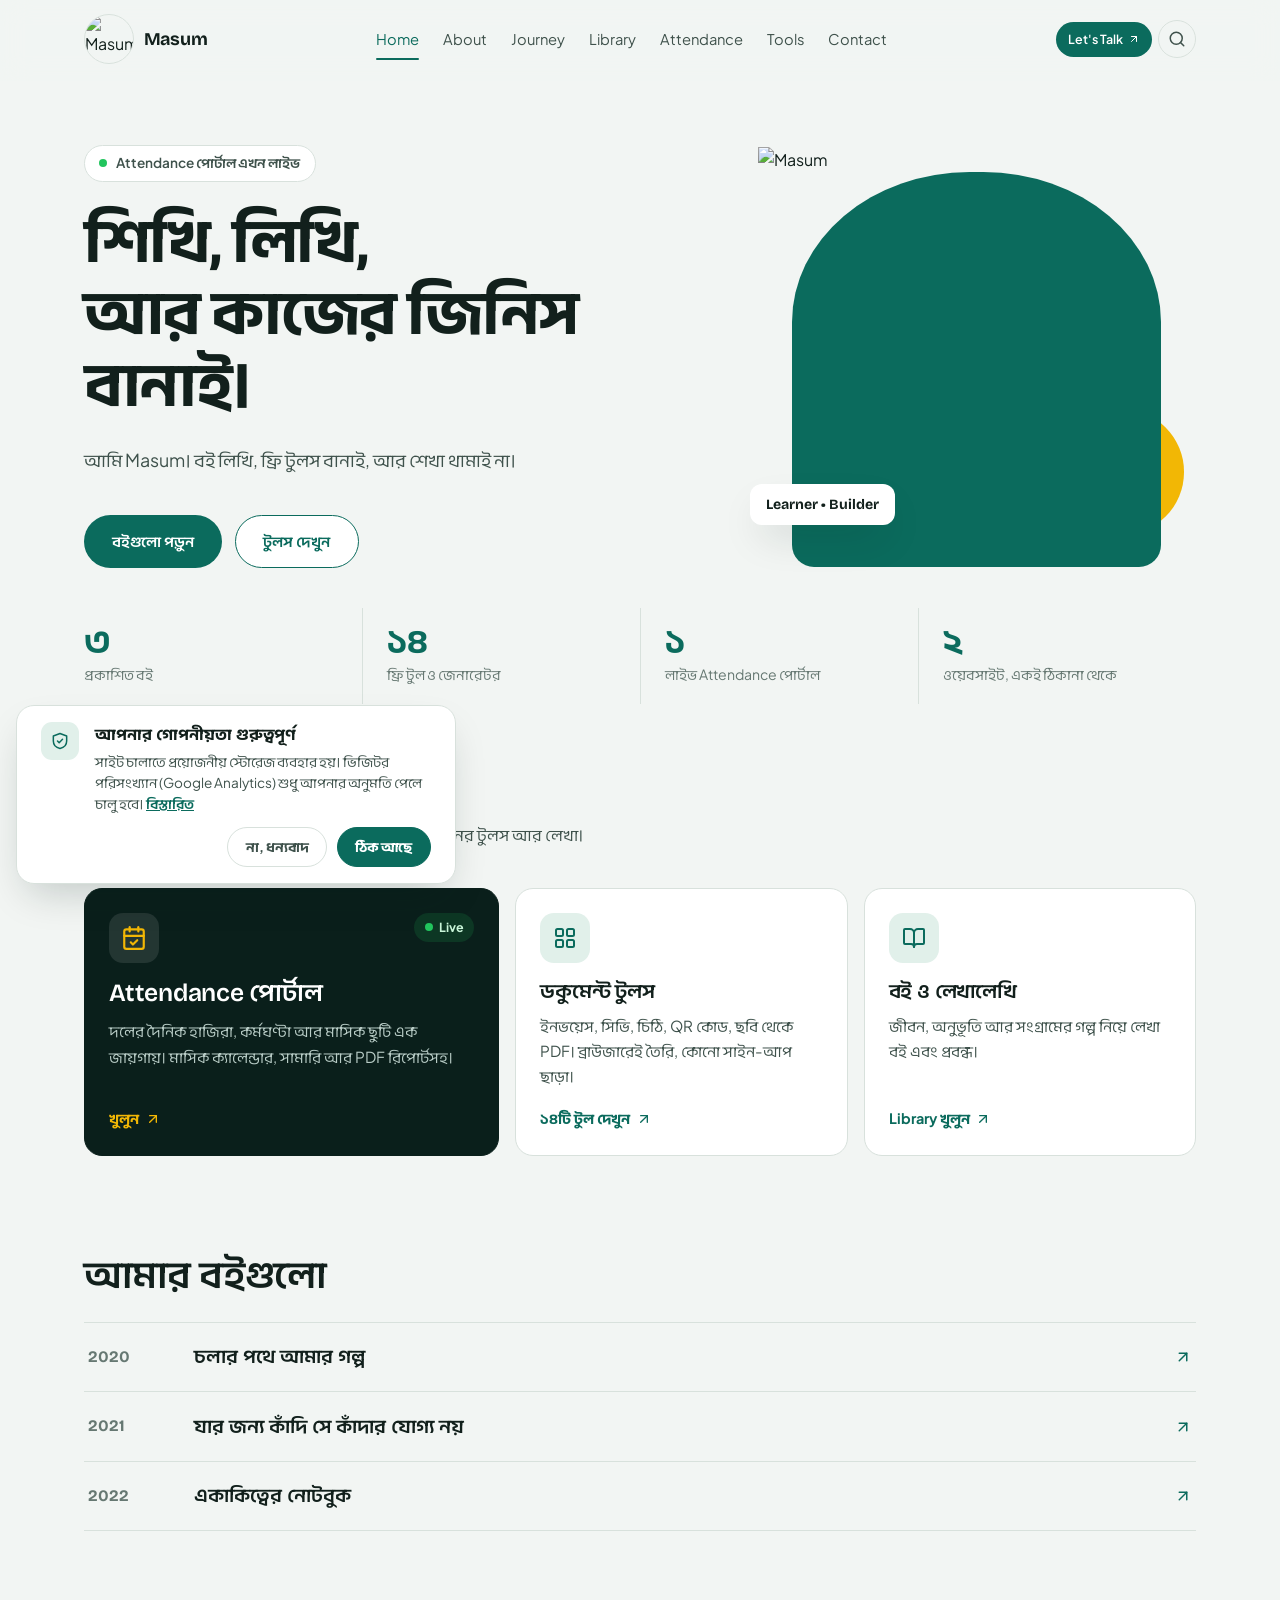
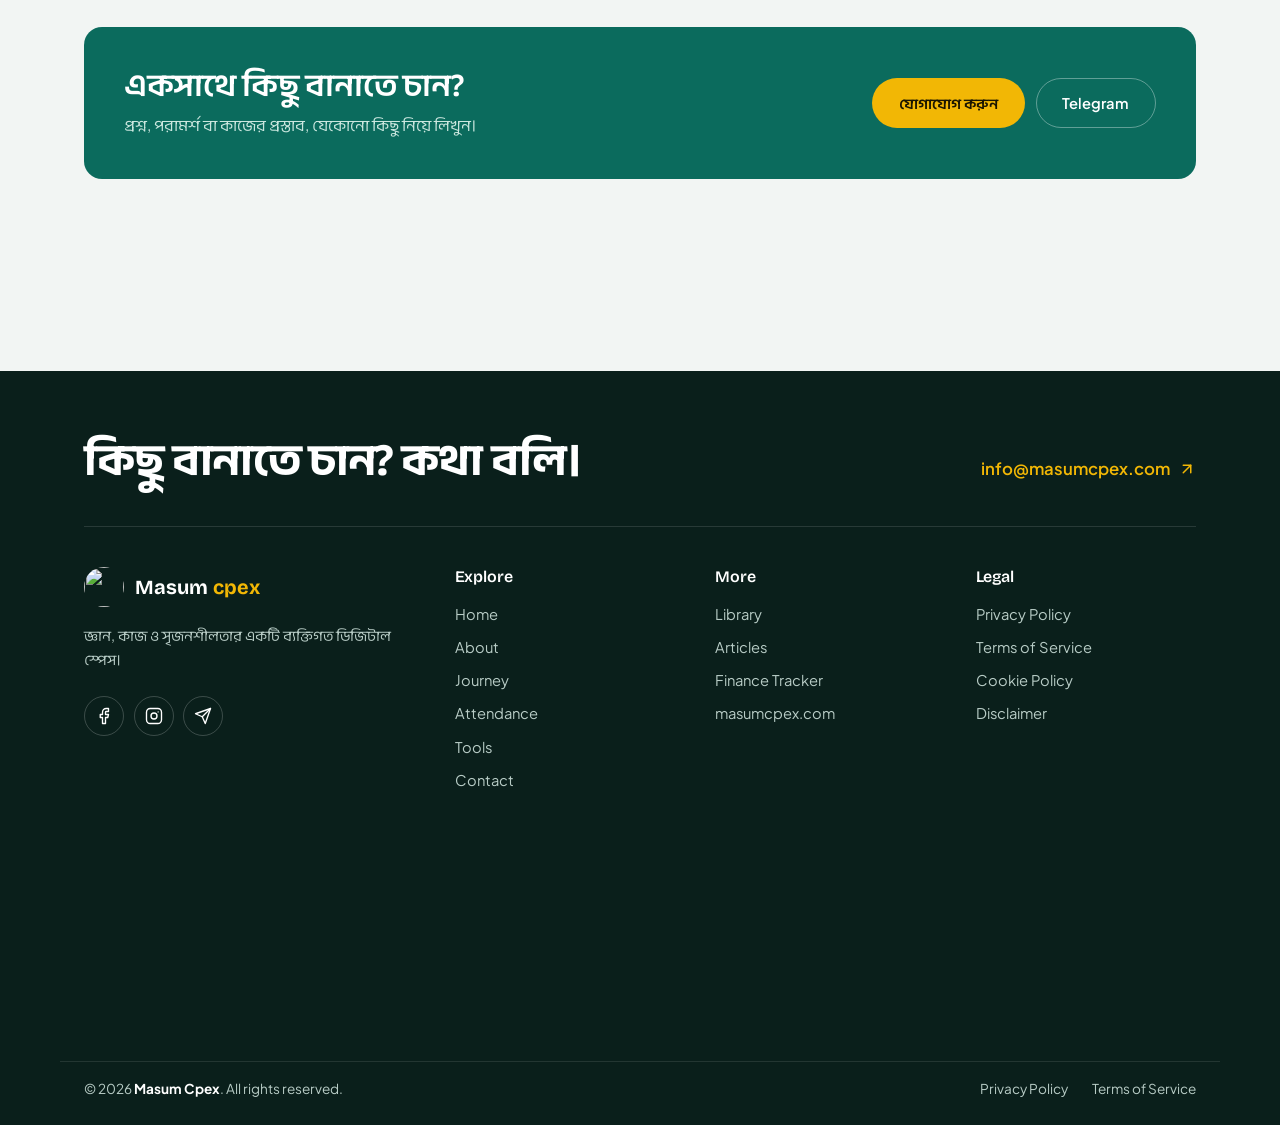
==== commit 3f098de8: "Add files via upload" ====
--- a/index.html
+++ b/index.html
@@ -5,7 +5,7 @@
 <meta name="viewport" content="width=device-width, initial-scale=1.0">
 <title>Masum — Personal Digital Space</title>
 <meta name="description" content="মাসুম বিল্লাহর একটি নতুন প্ল্যাটফর্ম। এখানে আমার বিভিন্ন কাজ, শর্ট নোটস এবং বিশেষ চিন্তাগুলো শেয়ার করা হয়।">
-<meta name="theme-color" content="#F0F3F7">
+<meta name="theme-color" content="#F2F5F3">
 <link rel="canonical" href="https://masumcpex.bro.bd/">
 <link rel="icon" href="yellow.webp" type="image/webp">
 <link rel="apple-touch-icon" href="yellow.webp">
@@ -32,7 +32,7 @@
   "alternateName": "মাসুম",
   "url": "https://masumcpex.bro.bd/",
   "image": "https://masumcpex.bro.bd/bd.png",
-  "description": "শিক্ষার্থী ও নির্মাতা। বই, জার্নাল ও টুলসের ব্যক্তিগত ডিজিটাল খাতা।",
+  "description": "শিক্ষার্থী ও নির্মাতা। বই ও টুলসের ব্যক্তিগত ডিজিটাল খাতা।",
   "sameAs": [
     "https://www.facebook.com/masumcpex",
     "https://www.instagram.com/masumcpex",
@@ -42,7 +42,7 @@
 </script>
 <link rel="preconnect" href="https://fonts.googleapis.com">
 <link rel="preconnect" href="https://fonts.gstatic.com" crossorigin>
-<link href="https://fonts.googleapis.com/css2?family=Fraunces:wght@500;600;700&family=Inter:wght@400;500;600;700&family=Hind+Siliguri:wght@400;500;600;700&family=Noto+Serif+Bengali:wght@500;600;700&display=swap" rel="stylesheet">
+<link href="https://fonts.googleapis.com/css2?family=Anek+Bangla:wght@400;500;600;700&family=Bricolage+Grotesque:opsz,wght@12..96,500..800&family=Plus+Jakarta+Sans:wght@400;500;600;700&display=swap" rel="stylesheet">
 <link rel="stylesheet" href="style.css">
 </head>
 <body>
--- a/style.css
+++ b/style.css
@@ -1,29 +1,30 @@
 :root{
-  
-  --color-bg:          #F0F3F7;
-  --color-bg-soft:     #E7ECF2;
+  --color-bg:          #F2F5F3;
+  --color-bg-soft:     #E6ECE8;
   --color-surface:     #FFFFFF;
   --color-surface-hi:  #FFFFFF;
-  --color-dark:        #1E293B;
-
-  --color-text:        #0F172A;
-  --color-text-dim:    #475569;
-  --color-muted:       #64748B;
-
-  --color-border:      #E2E8F0;
-
-  --color-accent:      #2563EB;
-  --color-accent-hover:#1D4ED8;
-  --color-accent-soft: #EFF6FF;
-  --color-accent-border:#BFDBFE;
-  --color-accent-2:    #2563EB;
+  --color-dark:        #0A1F1B;
+
+  --color-text:        #12201C;
+  --color-text-dim:    #3F524C;
+  --color-muted:       #667872;
+
+  --color-border:      #D8E1DC;
+
+  --color-accent:      #0B6B5D;
+  --color-accent-hover:#08524A;
+  --color-accent-soft: #E1F0EA;
+  --color-accent-border:#A9D3C6;
+  --color-accent-2:    #F2B705;
+  --color-sun:         #F2B705;
+  --color-flag:        #D8333A;
 
   --color-success:     #16A34A;
   --color-warning:     #D97706;
   --color-error:       #DC2626;
 
-  --container-width: 1080px;
-  --container-narrow: 720px;
+  --container-width: 1160px;
+  --container-narrow: 760px;
   --space-1: 0.5rem;
   --space-2: 1rem;
   --space-3: 1.5rem;
@@ -33,18 +34,18 @@
 
   --radius-sm: 6px;
   --radius-md: 12px;
-  --radius-lg: 20px;
+  --radius-lg: 18px;
   --radius-full: 999px;
 
-  --shadow-card: 0 1px 2px rgba(15,23,42,0.04), 0 2px 8px rgba(15,23,42,0.05);
-  --shadow-soft: 0 12px 28px rgba(15,23,42,0.1);
-  --shadow-glow: 0 0 40px rgba(37,99,235,0.08);
+  --shadow-card: 0 1px 2px rgba(10,31,27,0.04);
+  --shadow-soft: 0 18px 40px -12px rgba(10,31,27,0.22);
+  --shadow-glow: 0 0 40px rgba(11,107,93,0.10);
 
   --transition-fast: 150ms ease;
   --transition-normal: 280ms cubic-bezier(.22,.61,.36,1);
 
-  --font-display: "Fraunces", "Noto Serif Bengali", Georgia, serif;
-  --font-body: "Inter", "Hind Siliguri", -apple-system, sans-serif;
+  --font-display: "Bricolage Grotesque", "Anek Bangla", "Hind Siliguri", sans-serif;
+  --font-body: "Plus Jakarta Sans", "Anek Bangla", "Hind Siliguri", -apple-system, sans-serif;
 }
 
 *, *::before, *::after{ box-sizing:border-box; margin:0; padding:0; }
@@ -107,10 +108,8 @@
   align-items:center;
   gap:0.5rem;
   font-family:var(--font-body);
-  font-size:0.78rem;
+  font-size:0.86rem;
   font-weight:600;
-  letter-spacing:0.14em;
-  text-transform:uppercase;
   color:var(--color-accent);
   margin-bottom:var(--space-2);
 }
@@ -137,7 +136,7 @@
   position:sticky;
   top:0;
   z-index:100;
-  background:rgba(255,255,255,0.82);
+  background:rgba(242,245,243,0.86);
   backdrop-filter:blur(14px);
   -webkit-backdrop-filter:blur(14px);
   border-bottom:1px solid transparent;
@@ -145,7 +144,7 @@
 }
 .site-header.is-scrolled{
   border-bottom-color:var(--color-border);
-  box-shadow:0 10px 24px rgba(15,23,42,0.06);
+  box-shadow:0 10px 24px rgba(10,31,27,0.06);
 }
 
 .header-inner{
@@ -182,8 +181,9 @@
 }
 .brand-name{
   font-family:var(--font-display);
-  font-weight:600;
-  font-size:1.05rem;
+  font-weight:700;
+  font-size:1.12rem;
+  letter-spacing:-0.01em;
 }
 
 .main-nav{
@@ -193,7 +193,7 @@
 }
 .main-nav a{
   font-size:0.92rem;
-  color:#334155;
+  color:var(--color-text-dim);
   transition:color var(--transition-fast);
   position:relative;
   padding:0.25rem 0;
@@ -212,7 +212,7 @@
 .header-tools{ display:flex; align-items:center; gap:0.4rem; }
 
 .header-cta{
-  display:none;
+  display:inline-flex;
   align-items:center;
   gap:0.28rem;
   background:var(--color-accent);
@@ -260,7 +260,7 @@
   position:fixed;
   inset:0;
   z-index:200;
-  background:#0B0B0D;
+  background:var(--color-dark);
   color:#fff;
   flex-direction:column;
   justify-content:space-between;
@@ -462,18 +462,17 @@
 
 .card{
   background:var(--color-surface);
-  border:1.5px solid rgba(15,23,42,0.14);
+  border:1px solid var(--color-border);
   border-radius:var(--radius-lg);
   padding:var(--space-4);
-  box-shadow:0 1px 3px rgba(15,23,42,0.06), 0 8px 20px rgba(15,23,42,0.09);
+  box-shadow:none;
   transition:transform var(--transition-normal), border-color var(--transition-normal), box-shadow var(--transition-normal);
 }
 .card:hover{
-  transform:translateY(-3px);
-  border-color:var(--color-accent-border);
-  box-shadow:0 2px 6px rgba(15,23,42,0.08), 0 14px 28px rgba(15,23,42,0.12);
-}
-.card-eyebrow{ font-size:0.72rem; color:var(--color-accent); letter-spacing:0.08em; text-transform:uppercase; margin-bottom:0.5rem; }
+  border-color:var(--color-accent);
+  box-shadow:0 14px 30px -14px rgba(10,31,27,0.28);
+}
+.card-eyebrow{ font-size:0.8rem; font-weight:600; color:var(--color-accent); margin-bottom:0.5rem; }
 .card-title{ font-family:var(--font-display); font-size:1.2rem; line-height:1.4; margin-bottom:0.6rem; }
 .card-desc{ color:var(--color-text-dim); font-size:0.94rem; line-height:1.6; }
 .card-date{ color:var(--color-muted); font-size:0.8rem; margin-top:0.6rem; }
@@ -827,7 +826,7 @@
 
 .modal-overlay{
   position:fixed; inset:0;
-  background:rgba(15,23,42,0.5);
+  background:rgba(10,31,27,0.5);
   backdrop-filter:blur(4px);
   display:flex; align-items:flex-start; justify-content:center;
   padding:var(--space-4) var(--space-2);
@@ -848,22 +847,10 @@
   box-shadow:var(--shadow-soft);
 }
 .modal-close{ position:absolute; top:1rem; right:1rem; }
-.modal-eyebrow{ font-size:0.75rem; color:var(--color-accent); text-transform:uppercase; letter-spacing:0.08em; margin-bottom:0.4rem; }
+.modal-eyebrow{ font-size:0.8rem; font-weight:600; color:var(--color-accent); margin-bottom:0.4rem; }
 .modal-title{ font-size:1.4rem; margin-bottom:0.3rem; }
 .modal-date{ color:var(--color-muted); font-size:0.85rem; margin-bottom:var(--space-3); }
 .modal-content{ color:var(--color-text-dim); line-height:1.8; }
-
-.site-footer{
-  text-align:center;
-  padding:var(--space-4) var(--space-3) var(--space-5);
-  color:#CBD5E1;
-  font-size:0.85rem;
-  background:var(--color-dark);
-  margin-top:var(--space-5);
-}
-.site-footer strong{ color:#FFFFFF; }
-.site-footer a{ color:#E2E8F0; }
-.site-footer a:hover{ color:#60A5FA; }
 
 .page{ scroll-margin-top:90px; }
 
@@ -911,6 +898,7 @@
 .tool-card{
   display:flex;
   flex-direction:column;
+  padding:var(--space-3);
 }
 .tool-icon-badge{
   width:46px; height:46px;
@@ -935,18 +923,6 @@
   background:#15803D;
 }
 .tool-card .card-desc{ flex:1; }
-.tool-filter{
-  width:100%;
-  max-width:420px;
-  padding:0.7rem 1rem;
-  margin-bottom:var(--space-3);
-  border:1px solid var(--color-border);
-  border-radius:var(--radius-full);
-  background:#FFFFFF;
-  font:inherit;
-  color:var(--color-text);
-}
-.tool-filter:focus{ outline:2px solid var(--color-accent); outline-offset:1px; }
 .tool-back{
   display:inline-flex; align-items:center; gap:0.4rem;
   font-size:0.9rem; font-weight:600;
@@ -955,3 +931,308 @@
 }
 .tool-back:hover{ color:var(--color-accent-hover); }
 .tool-panel{ margin-top:var(--space-3); }
+
+.page-inner.wide{ max-width:1280px; }
+.tool-loading{ color:var(--color-muted); padding:var(--space-3) 0; }
+.tool-sibs{
+  display:flex;
+  gap:8px;
+  flex-wrap:wrap;
+  margin:0 0 var(--space-3);
+}
+.tool-sibs a{
+  padding:.4rem .95rem;
+  border-radius:var(--radius-full);
+  border:1px solid var(--color-border);
+  background:#FFFFFF;
+  color:var(--color-text-dim);
+  font-size:.85rem;
+  font-weight:600;
+  transition:background .15s,color .15s,border-color .15s;
+}
+.tool-sibs a:hover{ border-color:var(--color-accent); color:var(--color-accent); }
+.tool-sibs a.is-on{ background:var(--color-accent); border-color:var(--color-accent); color:#FFFFFF; }
+
+/* ===== v2: home ===== */
+.btn-sun{ background:var(--color-sun); color:#1B1600; }
+.btn-sun:hover{ background:#FFC82E; transform:translateY(-1px); }
+.btn-ghost-light{ background:transparent; color:#fff; border-color:rgba(255,255,255,0.35); }
+.btn-ghost-light:hover{ border-color:#fff; }
+
+.live-dot{
+  display:inline-block; width:8px; height:8px; border-radius:50%;
+  background:#22C55E; box-shadow:0 0 0 0 rgba(34,197,94,0.55);
+  animation:livePulse 2s infinite;
+}
+@keyframes livePulse{ 70%{ box-shadow:0 0 0 8px rgba(34,197,94,0); } 100%{ box-shadow:0 0 0 0 rgba(34,197,94,0); } }
+
+.hero2{
+  max-width:var(--container-width);
+  margin:0 auto;
+  padding:var(--space-5) var(--space-3) var(--space-4);
+  display:grid;
+  grid-template-columns:1.15fr 0.85fr;
+  gap:var(--space-4);
+  align-items:center;
+}
+.hero2-copy > *{ animation:heroIn .7s cubic-bezier(.22,.61,.36,1) both; }
+.hero2-copy > *:nth-child(2){ animation-delay:.08s; }
+.hero2-copy > *:nth-child(3){ animation-delay:.16s; }
+.hero2-copy > *:nth-child(4){ animation-delay:.24s; }
+@keyframes heroIn{ from{ opacity:0; transform:translateY(16px); } to{ opacity:1; transform:none; } }
+.hero2-pill{
+  display:inline-flex; align-items:center; gap:.55rem;
+  padding:.4rem .9rem; margin-bottom:var(--space-3);
+  background:var(--color-surface); border:1px solid var(--color-border);
+  border-radius:var(--radius-full); font-size:.85rem; font-weight:600; color:var(--color-text-dim);
+  transition:border-color var(--transition-fast);
+}
+.hero2-pill:hover{ border-color:var(--color-accent); color:var(--color-accent); }
+.hero2-title{
+  font-size:clamp(2.2rem, 5.2vw, 3.9rem);
+  line-height:1.15;
+  font-weight:700;
+  letter-spacing:-0.025em;
+  margin-bottom:var(--space-3);
+}
+.hero2-sub{ font-size:1.12rem; color:var(--color-text-dim); max-width:30em; margin-bottom:var(--space-4); }
+.hero2-cta{ display:flex; gap:.8rem; flex-wrap:wrap; }
+.hero2-cta .btn{ padding:.85rem 1.7rem; }
+
+.hero2-art{ position:relative; justify-self:center; width:min(100%, 420px); aspect-ratio:1; animation:heroIn .9s .2s cubic-bezier(.22,.61,.36,1) both; }
+.hero2-frame{
+  position:absolute; inset:6% 4% 0 8%;
+  background:var(--color-accent);
+  border-radius:48% 48% 22px 22px / 38% 38% 22px 22px;
+}
+.hero2-frame::after{
+  content:""; position:absolute; right:-6%; bottom:8%;
+  width:34%; aspect-ratio:1; background:var(--color-sun); border-radius:50%;
+  z-index:-1;
+}
+.hero2-img{ position:absolute; inset:0; width:100%; height:100%; object-fit:contain; z-index:1; }
+.hero2-tag{
+  position:absolute; left:-2%; bottom:10%; z-index:2;
+  background:var(--color-surface); color:var(--color-text);
+  padding:.55rem 1rem; border-radius:var(--radius-md);
+  font-weight:700; font-size:.88rem; font-family:var(--font-display);
+  box-shadow:var(--shadow-soft);
+}
+
+.stat-strip{
+  max-width:var(--container-width); margin:0 auto var(--space-5);
+  padding:0 var(--space-3);
+  display:grid; grid-template-columns:repeat(4,1fr); gap:0;
+}
+.stat-strip > div{ padding:var(--space-2) var(--space-3); border-left:1px solid var(--color-border); }
+.stat-strip > div:first-child{ border-left:0; padding-left:0; }
+.stat-strip strong{ display:block; font-family:var(--font-display); font-size:2.1rem; line-height:1.1; color:var(--color-accent); }
+.stat-strip span{ font-size:.88rem; color:var(--color-muted); }
+
+.section-block .section-title{ margin-bottom:.5rem; }
+.feature-grid{ display:grid; grid-template-columns:1.25fr 1fr 1fr; gap:var(--space-2); }
+.feature{
+  display:flex; flex-direction:column; gap:.6rem;
+  background:var(--color-surface); border:1px solid var(--color-border);
+  border-radius:var(--radius-lg); padding:var(--space-3);
+  transition:border-color var(--transition-normal), transform var(--transition-normal);
+}
+.feature:hover{ border-color:var(--color-accent); transform:translateY(-3px); }
+.feature-icon{
+  width:50px; height:50px; border-radius:14px;
+  display:flex; align-items:center; justify-content:center;
+  background:var(--color-accent-soft); color:var(--color-accent); margin-bottom:.4rem;
+}
+.feature h3{ font-size:1.25rem; }
+.feature p{ color:var(--color-text-dim); font-size:.95rem; flex:1; }
+.feature-link{ display:inline-flex; align-items:center; gap:.35rem; font-weight:700; font-size:.9rem; color:var(--color-accent); margin-top:.6rem; }
+.feature-main{ position:relative; background:var(--color-dark); border-color:var(--color-dark); }
+.feature-main h3{ color:#fff; font-size:1.55rem; }
+.feature-main p{ color:#B8CCC6; }
+.feature-main .feature-icon{ background:rgba(255,255,255,0.1); color:var(--color-sun); }
+.feature-main .feature-link{ color:var(--color-sun); }
+.feature-main:hover{ border-color:var(--color-sun); }
+.feature-badge{
+  position:absolute; top:var(--space-3); right:var(--space-3);
+  display:inline-flex; align-items:center; gap:.4rem;
+  font-size:.78rem; font-weight:700; color:#C9F5D9;
+  background:rgba(34,197,94,0.14); padding:.25rem .65rem; border-radius:var(--radius-full);
+}
+
+.book-list{ border-top:1px solid var(--color-border); margin-top:var(--space-3); }
+.book-list a{
+  display:grid; grid-template-columns:90px 1fr auto; gap:var(--space-2); align-items:center;
+  padding:1.15rem .25rem; border-bottom:1px solid var(--color-border);
+  transition:padding var(--transition-normal), background var(--transition-normal);
+}
+.book-list a:hover{ padding-left:1rem; padding-right:1rem; background:var(--color-accent-soft); }
+.book-year{ font-family:var(--font-display); font-weight:700; color:var(--color-muted); }
+.book-title{ font-family:var(--font-display); font-size:1.2rem; font-weight:600; }
+.book-go{ color:var(--color-accent); display:flex; }
+
+.cta-band{
+  display:flex; align-items:center; justify-content:space-between; gap:var(--space-3); flex-wrap:wrap;
+  background:var(--color-accent); color:#fff;
+  border-radius:var(--radius-lg); padding:var(--space-4);
+}
+.cta-band h2{ color:#fff; font-size:clamp(1.4rem,3vw,2rem); margin-bottom:.4rem; }
+.cta-band p{ color:#CBE7DF; }
+.cta-band-actions{ display:flex; gap:.7rem; flex-wrap:wrap; }
+
+.form-note{ font-size:.8rem; color:rgba(255,255,255,0.8); text-align:center; }
+
+@media (max-width:900px){
+  .hero2{ grid-template-columns:1fr; text-align:left; padding-top:var(--space-4); }
+  .hero2-art{ order:-1; width:min(78%, 320px); }
+  .feature-grid{ grid-template-columns:1fr; }
+  .stat-strip{ grid-template-columns:1fr 1fr; row-gap:var(--space-2); }
+  .stat-strip > div:nth-child(3){ border-left:0; padding-left:0; }
+}
+@media (max-width:560px){
+  .book-list a{ grid-template-columns:1fr auto; }
+  .book-year{ grid-column:1 / -1; font-size:.85rem; }
+  .cta-band{ padding:var(--space-3); }
+}
+
+/* ===== v2: footer ===== */
+.site-footer{
+  position:relative; overflow:hidden;
+  background:var(--color-dark); color:#B8CCC6;
+  margin-top:var(--space-6);
+  font-size:.92rem;
+}
+.footer-inner{ max-width:var(--container-width); margin:0 auto; padding:var(--space-5) var(--space-3) var(--space-3); position:relative; z-index:1; }
+.footer-cta{
+  display:flex; align-items:flex-end; justify-content:space-between; gap:var(--space-3); flex-wrap:wrap;
+  padding-bottom:var(--space-4); margin-bottom:var(--space-4);
+  border-bottom:1px solid rgba(255,255,255,0.12);
+}
+.footer-cta-text{ font-family:var(--font-display); font-weight:700; font-size:clamp(1.7rem,4vw,2.8rem); line-height:1.15; color:#fff; letter-spacing:-0.02em; }
+.footer-mail{
+  display:inline-flex; align-items:center; gap:.5rem;
+  font-weight:600; color:var(--color-sun); font-size:1.05rem;
+  border-bottom:1px solid transparent; padding-bottom:2px;
+  transition:border-color var(--transition-fast), gap var(--transition-fast);
+}
+.footer-mail:hover{ border-color:var(--color-sun); gap:.8rem; color:var(--color-sun); }
+.footer-grid{ display:grid; grid-template-columns:1.5fr 1fr 1fr 1fr; gap:var(--space-4); }
+.footer-logo{ display:inline-flex; align-items:center; gap:.7rem; color:#fff; font-family:var(--font-display); font-weight:700; font-size:1.25rem; margin-bottom:var(--space-2); }
+.footer-logo img{ width:40px; height:40px; border-radius:50%; object-fit:cover; }
+.footer-logo em{ font-style:normal; color:var(--color-sun); }
+.footer-brand p{ max-width:26em; margin-bottom:var(--space-3); }
+.footer-social{ display:flex; gap:.6rem; }
+.footer-social a{
+  width:40px; height:40px; border-radius:50%;
+  display:flex; align-items:center; justify-content:center;
+  border:1px solid rgba(255,255,255,0.2); color:#fff;
+  transition:background var(--transition-fast), color var(--transition-fast), transform var(--transition-fast);
+}
+.footer-social a:hover{ background:var(--color-sun); color:#1B1600; border-color:var(--color-sun); transform:translateY(-3px); }
+.footer-col h4{ font-family:var(--font-display); color:#fff; font-size:1rem; margin-bottom:var(--space-2); }
+.footer-col li{ margin-bottom:.55rem; }
+.footer-col a{ color:#B8CCC6; background:linear-gradient(var(--color-sun),var(--color-sun)) 0 100% / 0 1px no-repeat; transition:background-size .3s ease, color .2s ease; padding-bottom:2px; }
+.footer-col a:hover{ color:#fff; background-size:100% 1px; }
+
+.footer-mark{
+  display:flex; justify-content:center;
+  font-family:var(--font-display); font-weight:800;
+  font-size:clamp(3.4rem, 17.5vw, 15rem);
+  line-height:.95; letter-spacing:-0.04em;
+  padding:var(--space-3) 0 0;
+  overflow:hidden; user-select:none;
+}
+.footer-mark span{
+  display:inline-block;
+  color:transparent;
+  -webkit-text-stroke:1.5px rgba(255,255,255,0.22);
+  transform:translateY(105%);
+  transition:transform .9s cubic-bezier(.2,.8,.2,1) var(--d, 0ms), color .3s ease, -webkit-text-stroke-color .3s ease;
+}
+.site-footer.is-in .footer-mark span{ transform:translateY(0); }
+.footer-mark span:hover{ color:var(--color-sun); -webkit-text-stroke-color:var(--color-sun); transform:translateY(-8px); transition-delay:0ms; }
+.footer-bottom{
+  position:relative; z-index:1;
+  max-width:var(--container-width); margin:0 auto;
+  padding:var(--space-2) var(--space-3) var(--space-3);
+  display:flex; justify-content:space-between; gap:var(--space-2); flex-wrap:wrap;
+  border-top:1px solid rgba(255,255,255,0.1); font-size:.85rem;
+}
+.footer-bottom strong{ color:#fff; }
+.footer-bottom-links{ display:flex; gap:var(--space-3); }
+.footer-bottom-links a:hover{ color:var(--color-sun); }
+@media (max-width:860px){
+  .footer-grid{ grid-template-columns:1fr 1fr; }
+  .footer-brand{ grid-column:1 / -1; }
+}
+
+/* ===== v2: floating bits ===== */
+.scroll-progress{
+  position:fixed; top:0; left:0; right:0; height:3px; z-index:300;
+  background:linear-gradient(90deg, var(--color-accent), var(--color-sun));
+  transform-origin:0 50%; transform:scaleX(0); pointer-events:none;
+}
+.to-top{
+  position:fixed; right:1.1rem; bottom:1.1rem; z-index:90;
+  width:46px; height:46px; border-radius:50%; border:0;
+  background:var(--color-accent); color:#fff;
+  display:flex; align-items:center; justify-content:center;
+  box-shadow:var(--shadow-soft);
+  opacity:0; transform:translateY(12px); pointer-events:none;
+  transition:opacity .25s ease, transform .25s ease, background .2s ease;
+}
+.to-top.is-show{ opacity:1; transform:none; pointer-events:auto; }
+.to-top:hover{ background:var(--color-accent-hover); }
+
+.cookie-bar{
+  position:fixed; left:1rem; bottom:1rem; z-index:250;
+  max-width:440px; width:calc(100% - 2rem);
+  background:var(--color-surface); border:1px solid var(--color-border);
+  border-radius:var(--radius-lg); padding:var(--space-2) var(--space-3);
+  box-shadow:var(--shadow-soft);
+  display:grid; grid-template-columns:auto 1fr; gap:.4rem 1rem; align-items:start;
+  opacity:0; transform:translateY(16px); transition:opacity .3s ease, transform .3s ease;
+}
+.cookie-bar[hidden]{ display:none; }
+.cookie-bar.is-show{ opacity:1; transform:none; }
+.cookie-icon{ width:38px; height:38px; border-radius:11px; background:var(--color-accent-soft); color:var(--color-accent); display:flex; align-items:center; justify-content:center; }
+.cookie-body strong{ font-family:var(--font-display); display:block; margin-bottom:.15rem; }
+.cookie-body p{ font-size:.85rem; color:var(--color-text-dim); line-height:1.55; }
+.cookie-body a{ color:var(--color-accent); font-weight:600; text-decoration:underline; }
+.cookie-actions{ grid-column:1 / -1; display:flex; gap:.6rem; justify-content:flex-end; margin-top:.4rem; }
+.cookie-btn{ border-radius:var(--radius-full); padding:.5rem 1.1rem; font-size:.85rem; font-weight:700; border:1px solid var(--color-border); background:transparent; color:var(--color-text-dim); }
+.cookie-btn:hover{ border-color:var(--color-accent); color:var(--color-accent); }
+.cookie-solid{ background:var(--color-accent); color:#fff; border-color:var(--color-accent); }
+.cookie-solid:hover{ background:var(--color-accent-hover); color:#fff; }
+@media (max-width:560px){ .to-top{ bottom:5.2rem; } }
+
+/* ===== v2: legal ===== */
+.legal-wrap{ max-width:var(--container-width); margin:0 auto; padding:var(--space-5) var(--space-3) 0; }
+.legal-head{ margin-bottom:var(--space-4); max-width:640px; }
+.legal-head h1{ font-size:clamp(2rem,5vw,3rem); margin-bottom:.6rem; letter-spacing:-0.02em; }
+.legal-head p{ color:var(--color-text-dim); }
+.legal-grid{ display:grid; grid-template-columns:230px 1fr; gap:var(--space-5); align-items:start; }
+.legal-toc{ position:sticky; top:96px; display:flex; flex-direction:column; border-left:2px solid var(--color-border); }
+.legal-toc a{ padding:.55rem 1rem; margin-left:-2px; border-left:2px solid transparent; font-weight:600; font-size:.92rem; color:var(--color-text-dim); }
+.legal-toc a:hover{ color:var(--color-accent); }
+.legal-toc a.is-on{ color:var(--color-accent); border-left-color:var(--color-accent); }
+.legal-doc{ max-width:720px; }
+.legal-doc section{ scroll-margin-top:96px; padding-bottom:var(--space-4); margin-bottom:var(--space-4); border-bottom:1px solid var(--color-border); }
+.legal-doc section:last-of-type{ border-bottom:0; }
+.legal-doc h2{ font-size:1.7rem; margin-bottom:var(--space-2); }
+.legal-doc h3{ font-size:1.08rem; margin:var(--space-3) 0 .4rem; }
+.legal-doc p, .legal-doc li{ color:var(--color-text-dim); line-height:1.8; }
+.legal-doc ul{ list-style:disc; padding-left:1.3rem; margin:.4rem 0; }
+.legal-doc li{ margin-bottom:.35rem; }
+.legal-doc a{ color:var(--color-accent); font-weight:600; text-decoration:underline; }
+.legal-contact{ background:var(--color-accent-soft); border:1px solid var(--color-accent-border); border-radius:var(--radius-lg); padding:var(--space-3); }
+@media (max-width:860px){
+  .legal-grid{ grid-template-columns:1fr; gap:var(--space-3); }
+  .legal-toc{ position:static; flex-direction:row; flex-wrap:wrap; gap:.5rem; border:0; }
+  .legal-toc a{ border:1px solid var(--color-border); border-radius:var(--radius-full); margin:0; padding:.4rem .9rem; background:var(--color-surface); }
+  .legal-toc a.is-on{ background:var(--color-accent); color:#fff; border-color:var(--color-accent); }
+}
+
+@media (prefers-reduced-motion: reduce){
+  .footer-mark span{ transform:none !important; }
+  .hero2-copy > *, .hero2-art{ animation:none !important; }
+}
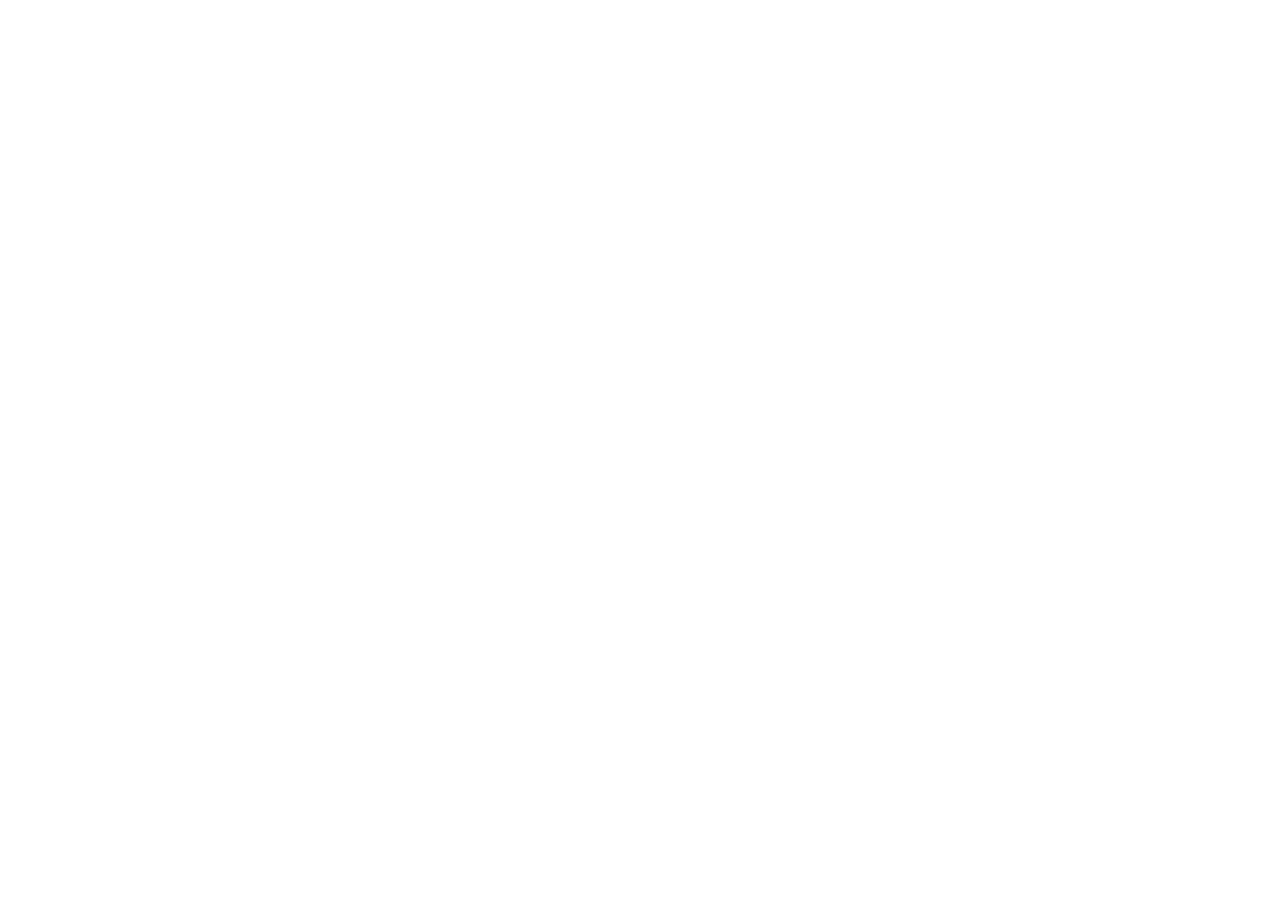
==== commit da12df0f: "Add files via upload" ====
--- a/index.html
+++ b/index.html
@@ -7,13 +7,13 @@
 <meta name="description" content="মাসুম বিল্লাহর একটি নতুন প্ল্যাটফর্ম। এখানে আমার বিভিন্ন কাজ, শর্ট নোটস এবং বিশেষ চিন্তাগুলো শেয়ার করা হয়।">
 <meta name="theme-color" content="#F2F5F3">
 <link rel="canonical" href="https://masumcpex.bro.bd/">
-<link rel="icon" href="yellow.webp" type="image/webp">
-<link rel="apple-touch-icon" href="yellow.webp">
+<link rel="icon" href="assets/img/yellow.webp" type="image/webp">
+<link rel="apple-touch-icon" href="assets/img/yellow.webp">
 <link rel="manifest" href="site.webmanifest">
 <meta property="og:type" content="website">
 <meta property="og:title" content="Masum Cpex — Personal Digital Space">
 <meta property="og:description" content="মাসুম বিল্লাহর একটি নতুন প্ল্যাটফর্ম। এখানে আমার বিভিন্ন কাজ, শর্ট নোটস এবং বিশেষ চিন্তাগুলো শেয়ার করা হয়।">
-<meta property="og:image" content="https://masumcpex.bro.bd/bd.png">
+<meta property="og:image" content="https://masumcpex.bro.bd/assets/img/bd.png">
 <meta property="og:image:type" content="image/png">
 <meta property="og:image:width" content="500">
 <meta property="og:image:height" content="500">
@@ -23,7 +23,7 @@
 <meta name="twitter:card" content="summary_large_image">
 <meta name="twitter:title" content="Masum Cpex — Personal Digital Space">
 <meta name="twitter:description" content="মাসুম বিল্লাহর একটি নতুন প্ল্যাটফর্ম। এখানে আমার বিভিন্ন কাজ, শর্ট নোটস এবং বিশেষ চিন্তাগুলো শেয়ার করা হয়।">
-<meta name="twitter:image" content="https://masumcpex.bro.bd/bd.png">
+<meta name="twitter:image" content="https://masumcpex.bro.bd/assets/img/bd.png">
 <script type="application/ld+json">
 {
   "@context": "https://schema.org",
@@ -31,7 +31,7 @@
   "name": "Masum Billah",
   "alternateName": "মাসুম",
   "url": "https://masumcpex.bro.bd/",
-  "image": "https://masumcpex.bro.bd/bd.png",
+  "image": "https://masumcpex.bro.bd/assets/img/bd.png",
   "description": "শিক্ষার্থী ও নির্মাতা। বই ও টুলসের ব্যক্তিগত ডিজিটাল খাতা।",
   "sameAs": [
     "https://www.facebook.com/masumcpex",
@@ -43,12 +43,12 @@
 <link rel="preconnect" href="https://fonts.googleapis.com">
 <link rel="preconnect" href="https://fonts.gstatic.com" crossorigin>
 <link href="https://fonts.googleapis.com/css2?family=Anek+Bangla:wght@400;500;600;700&family=Bricolage+Grotesque:opsz,wght@12..96,500..800&family=Plus+Jakarta+Sans:wght@400;500;600;700&display=swap" rel="stylesheet">
-<link rel="stylesheet" href="style.css">
+<link rel="stylesheet" href="assets/css/style.css">
 </head>
 <body>
 <div id="app"></div>
 <noscript>এই সাইট দেখতে JavaScript চালু করুন।</noscript>
-<script src="data.js"></script>
-<script src="app.js"></script>
+<script src="assets/js/data.js"></script>
+<script src="assets/js/app.js"></script>
 </body>
 </html>
